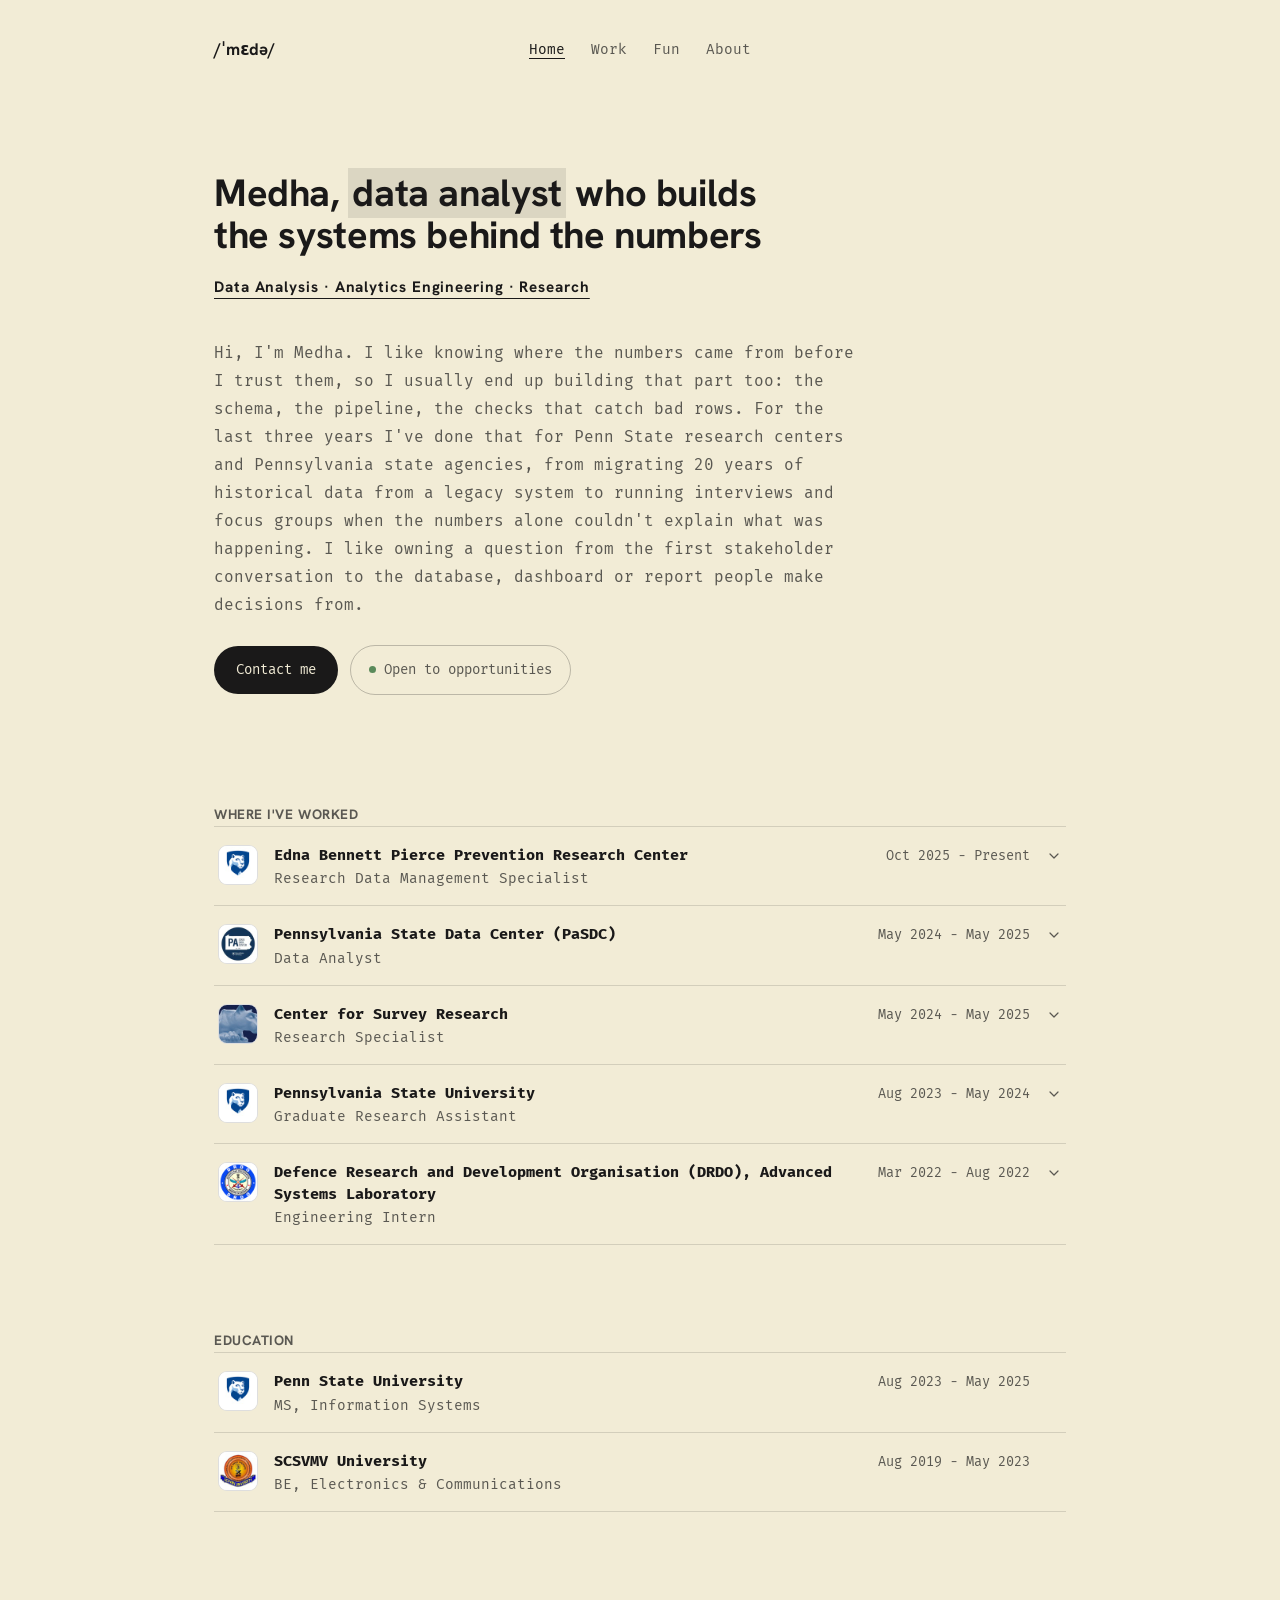
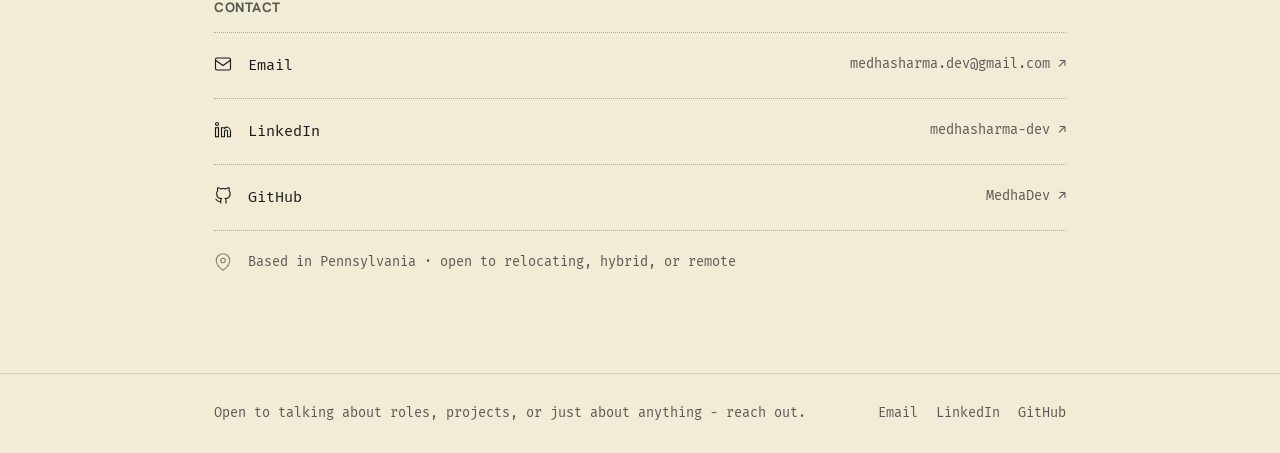
==== index.html @ bfe32af7 "Update home page" ====
<!DOCTYPE html>
<html lang="en">
<head>
<meta charset="UTF-8">
<meta name="viewport" content="width=device-width, initial-scale=1, viewport-fit=cover">
<title>Medha Devalraj</title>
<meta name="description" content="Medha Devalraj, a data analyst who builds the systems behind the numbers: SQL, Python, dbt and R, plus the research and stakeholder work that gives the numbers context.">
<meta property="og:title" content="Medha Devalraj">
<meta property="og:description" content="Medha Devalraj, a data analyst who builds the systems behind the numbers: SQL, Python, dbt and R, plus the research and stakeholder work that gives the numbers context.">
<meta property="og:type" content="website">
<meta name="theme-color" content="#f2ecd6">
<link rel="stylesheet" href="style.css?v=23">
</head>
<body class="page-home">

<nav class="site-nav" aria-label="Primary">
  <div class="wrap nav-bar">
    <a href="index.html" class="nav-logo">/ˈmɛdə/</a>
    <div class="nav-links" id="navLinks">
      <a href="index.html" class="active" aria-current="page">Home</a>
      <a href="work.html">Work</a>
      <a href="fun.html">Fun</a>
      <a href="about.html">About</a>
    </div>
    <span class="nav-end" aria-hidden="true"></span>
  </div>
</nav>

<main>
  <div class="wrap">

    <div class="home-hero">
      <h1 class="home-headline">Medha, <span class="role">data analyst</span> who builds the systems behind the numbers</h1>
      <p class="home-specialty">Data Analysis &middot; Analytics Engineering &middot; Research</p>
      <p class="home-blurb">Hi, I'm Medha. I like knowing where the numbers came from before I trust them, so I usually end up building that part too: the schema, the pipeline, the checks that catch bad rows. For the last three years I've done that for Penn State research centers and Pennsylvania state agencies, from migrating 20 years of historical data from a legacy system to running interviews and focus groups when the numbers alone couldn't explain what was happening. I like owning a question from the first stakeholder conversation to the database, dashboard or report people make decisions from.</p>
      <div class="hero-buttons home-buttons">
        <a href="mailto:medhasharma.dev@gmail.com" class="btn btn-dark">Contact me</a>
        <div class="status-pill"><span class="status-dot"></span>Open to opportunities</div>
      </div>
    </div>

    <section class="section-block" id="experience">
      <h2>Where I've worked</h2>
      <div class="exp-list">

        <div class="exp-row">
          <button class="exp-row-head" data-target="exp1">
            <img class="exp-logo" src="images/logos/tile-pennstate.jpg" width="40" height="40" alt="" loading="lazy" decoding="async">
            <span class="exp-year">Oct 2025 - Present</span>
            <span class="exp-company">Edna Bennett Pierce Prevention Research Center</span>
            <span class="exp-role">Research Data Management Specialist</span>
            <svg class="exp-caret" width="16" height="16" viewBox="0 0 24 24" fill="none" stroke="currentColor" stroke-width="1.8" stroke-linecap="round" stroke-linejoin="round" aria-hidden="true"><polyline points="6 9 12 15 18 9"></polyline></svg>
          </button>
          <div class="exp-detail" id="exp1">
            <div class="exp-detail-inner">
              <p>Own end-to-end data management across longitudinal and multi-cohort research studies, building the pipeline that standardizes 250K+ survey records and designing research database schemas with field-level validation. Currently leading the data side of a cost-benefit analysis for a statewide autism services initiative, integrating financial data across three partner organizations.</p>
              <div class="pill-row">
                <span class="pill">Python</span>
                <span class="pill">R</span>
                <span class="pill">SQL</span>
                <span class="pill">AWS (S3, EC2, RDS)</span>
                <span class="pill">Snowflake</span>
                <span class="pill">Streamlit</span>
                <span class="pill">Regression Modeling</span>
                <span class="pill">Cost-Benefit Analysis</span>
              </div>
            </div>
          </div>
        </div>

        <div class="exp-row">
          <button class="exp-row-head" data-target="exp2">
            <img class="exp-logo" src="images/logos/tile-pasdc.jpg" width="40" height="40" alt="" loading="lazy" decoding="async">
            <span class="exp-year">May 2024 - May 2025</span>
            <span class="exp-company">Pennsylvania State Data Center (PaSDC)</span>
            <span class="exp-role">Data Analyst</span>
            <svg class="exp-caret" width="16" height="16" viewBox="0 0 24 24" fill="none" stroke="currentColor" stroke-width="1.8" stroke-linecap="round" stroke-linejoin="round" aria-hidden="true"><polyline points="6 9 12 15 18 9"></polyline></svg>
          </button>
          <div class="exp-detail" id="exp2">
            <div class="exp-detail-inner">
              <p>Migrated 20+ years of legacy demographic data into a governed SQL Server system and built 38 self-service Tableau dashboards for agency partners. Validated demographic forecasting methodologies against Census baselines to improve population projections used in state agency planning across all 67 PA counties, and sole-authored a published research brief on excess moisture and crop loss.</p>
              <div class="pill-row">
                <span class="pill">SQL Server</span>
                <span class="pill">T-SQL</span>
                <span class="pill">Python</span>
                <span class="pill">Excel (Power Query, PivotTables)</span>
                <span class="pill">Tableau</span>
                <span class="pill">Datawrapper</span>
                <span class="pill">Forecasting</span>
                <span class="pill">Data Modeling</span>
              </div>
            </div>
          </div>
        </div>

        <div class="exp-row">
          <button class="exp-row-head" data-target="exp3">
            <img class="exp-logo" src="images/logos/tile-csr.jpg" width="40" height="40" alt="" loading="lazy" decoding="async">
            <span class="exp-year">May 2024 - May 2025</span>
            <span class="exp-company">Center for Survey Research</span>
            <span class="exp-role">Research Specialist</span>
            <svg class="exp-caret" width="16" height="16" viewBox="0 0 24 24" fill="none" stroke="currentColor" stroke-width="1.8" stroke-linecap="round" stroke-linejoin="round" aria-hidden="true"><polyline points="6 9 12 15 18 9"></polyline></svg>
          </button>
          <div class="exp-detail" id="exp3">
            <div class="exp-detail-inner">
              <p>Supported qualitative and mixed-methods research for the Center for Survey Research, running interviews and focus groups, coding data thematically, and gathering requirements through stakeholder meetings across multiple state-facing studies - including a statewide internal report on collegiate recovery programs delivered to DDAP.</p>
              <div class="pill-row">
                <span class="pill">NVivo</span>
                <span class="pill">Qualitative Research</span>
                <span class="pill">Focus Groups</span>
                <span class="pill">Thematic Analysis</span>
                <span class="pill">Qualitative Coding</span>
                <span class="pill">Stakeholder Interviewing</span>
                <span class="pill">Requirements Gathering</span>
              </div>
            </div>
          </div>
        </div>

        <div class="exp-row">
          <button class="exp-row-head" data-target="exp4">
            <img class="exp-logo" src="images/logos/tile-pennstate.jpg" width="40" height="40" alt="" loading="lazy" decoding="async">
            <span class="exp-year">Aug 2023 - May 2024</span>
            <span class="exp-company">Pennsylvania State University</span>
            <span class="exp-role">Graduate Research Assistant</span>
            <svg class="exp-caret" width="16" height="16" viewBox="0 0 24 24" fill="none" stroke="currentColor" stroke-width="1.8" stroke-linecap="round" stroke-linejoin="round" aria-hidden="true"><polyline points="6 9 12 15 18 9"></polyline></svg>
          </button>
          <div class="exp-detail" id="exp4">
            <div class="exp-detail-inner">
              <p>Supported 15+ faculty-led research projects through data cleaning and statistical analysis, and created SQL instructional materials and tutoring sessions that improved student comprehension in core analytics coursework.</p>
              <div class="pill-row">
                <span class="pill">SQL</span>
                <span class="pill">R</span>
                <span class="pill">Data Cleaning</span>
                <span class="pill">Statistical Analysis</span>
                <span class="pill">Teaching</span>
              </div>
            </div>
          </div>
        </div>

        <div class="exp-row">
          <button class="exp-row-head" data-target="exp5">
            <img class="exp-logo" src="images/logos/tile-drdo.jpg" width="40" height="40" alt="" loading="lazy" decoding="async">
            <span class="exp-year">Mar 2022 - Aug 2022</span>
            <span class="exp-company">Defence Research and Development Organisation (DRDO), Advanced Systems Laboratory</span>
            <span class="exp-role">Engineering Intern</span>
            <svg class="exp-caret" width="16" height="16" viewBox="0 0 24 24" fill="none" stroke="currentColor" stroke-width="1.8" stroke-linecap="round" stroke-linejoin="round" aria-hidden="true"><polyline points="6 9 12 15 18 9"></polyline></svg>
          </button>
          <div class="exp-detail" id="exp5">
            <div class="exp-detail-inner">
              <p>Designed, simulated, and tested an S-band microstrip patch antenna using Ansys HFSS, running iterative parametric analysis across design configurations, and conducted comparative analysis across 10+ defense technologies for R&amp;D prioritization.</p>
              <div class="pill-row">
                <span class="pill">Ansys HFSS</span>
                <span class="pill">RF Engineering</span>
                <span class="pill">Antenna Design</span>
                <span class="pill">Comparative Analysis</span>
              </div>
            </div>
          </div>
        </div>

      </div>
    </section>

    <section class="section-block" id="education">
      <h2>Education</h2>
      <div class="exp-list">
        <div class="exp-row" style="cursor:default;">
          <div class="exp-row-head" style="cursor:default;">
            <img class="exp-logo" src="images/logos/tile-pennstate.jpg" width="40" height="40" alt="" loading="lazy" decoding="async">
            <span class="exp-year">Aug 2023 - May 2025</span>
            <span class="exp-company">Penn State University</span>
            <span class="exp-role">MS, Information Systems</span>
          </div>
        </div>
        <div class="exp-row" style="cursor:default;">
          <div class="exp-row-head" style="cursor:default;">
            <img class="exp-logo" src="images/logos/tile-scsvmv.jpg" width="40" height="40" alt="" loading="lazy" decoding="async">
            <span class="exp-year">Aug 2019 - May 2023</span>
            <span class="exp-company">SCSVMV University</span>
            <span class="exp-role">BE, Electronics &amp; Communications</span>
          </div>
        </div>
      </div>
    </section>

    <section class="section-block" id="contact">
      <h2>Contact</h2>
      <div class="contact-list">
        <a href="mailto:medhasharma.dev@gmail.com" class="contact-row">
          <svg class="c-icon" viewBox="0 0 24 24" fill="none" stroke="currentColor" stroke-width="1.5"><rect x="2" y="4" width="20" height="16" rx="2"/><path d="m2 7 10 7 10-7"/></svg>
          <span class="c-label">Email</span>
          <span class="c-value">medhasharma.dev@gmail.com &#8599;</span>
        </a>
        <a href="https://linkedin.com/in/medhasharma-dev" target="_blank" rel="noopener noreferrer" class="contact-row">
          <svg class="c-icon" viewBox="0 0 24 24" fill="none" stroke="currentColor" stroke-width="1.5"><path d="M16 8a6 6 0 0 1 6 6v7h-4v-7a2 2 0 0 0-2-2 2 2 0 0 0-2 2v7h-4V9h4v1.5A6 6 0 0 1 16 8z"/><rect x="2" y="9" width="4" height="12"/><circle cx="4" cy="4" r="2"/></svg>
          <span class="c-label">LinkedIn</span>
          <span class="c-value">medhasharma-dev &#8599;</span>
        </a>
        <a href="https://github.com/MedhaDev" target="_blank" rel="noopener noreferrer" class="contact-row">
          <svg class="c-icon" viewBox="0 0 24 24" fill="none" stroke="currentColor" stroke-width="1.5"><path d="M9 19c-5 1.5-5-2.5-7-3m14 6v-3.87a3.37 3.37 0 0 0-.94-2.61c3.14-.35 6.44-1.54 6.44-7A5.44 5.44 0 0 0 20 4.77 5.07 5.07 0 0 0 19.91 1S18.73.65 16 2.48a13.38 13.38 0 0 0-7 0C6.27.65 5.09 1 5.09 1A5.07 5.07 0 0 0 5 4.77a5.44 5.44 0 0 0-1.5 3.78c0 5.42 3.3 6.61 6.44 7A3.37 3.37 0 0 0 9 18.13V22"/></svg>
          <span class="c-label">GitHub</span>
          <span class="c-value">MedhaDev &#8599;</span>
        </a>
      </div>
      <p class="availability-note"><svg class="c-icon" viewBox="0 0 24 24" fill="none" stroke="currentColor" stroke-width="1.5" stroke-linecap="round" stroke-linejoin="round" aria-hidden="true"><path d="M21 10c0 7-9 13-9 13s-9-6-9-13a9 9 0 0 1 18 0z"></path><circle cx="12" cy="10" r="3"></circle></svg><span>Based in Pennsylvania &middot; open to relocating, hybrid, or remote</span></p>
    </section>

  </div>
</main>

<footer>
  <div class="wrap">
    <span class="footer-note">Open to talking about roles, projects, or just about anything - reach out.</span>
    <div class="footer-links">
      <a href="mailto:medhasharma.dev@gmail.com">Email</a>
      <a href="https://linkedin.com/in/medhasharma-dev" target="_blank">LinkedIn</a>
      <a href="https://github.com/MedhaDev" target="_blank">GitHub</a>
    </div>
  </div>
</footer>


<nav class="mobile-menu" aria-label="Site menu">
  <div class="mobile-menu-panel" id="mobileMenu" hidden>
      <a href="index.html" class="active" aria-current="page">Home</a>
      <a href="work.html">Work</a>
      <a href="fun.html">Fun</a>
      <a href="about.html">About</a>
  </div>
  <button type="button" class="mobile-menu-btn" aria-expanded="false" aria-controls="mobileMenu">
    <svg class="mm-open" viewBox="0 0 24 24" width="16" height="16" fill="none" stroke="currentColor" stroke-width="2.4" stroke-linecap="round"><line x1="4" y1="7" x2="20" y2="7"/><line x1="4" y1="12" x2="20" y2="12"/><line x1="4" y1="17" x2="20" y2="17"/></svg>
    <svg class="mm-close" viewBox="0 0 24 24" width="16" height="16" fill="none" stroke="currentColor" stroke-width="2.4" stroke-linecap="round"><line x1="6" y1="6" x2="18" y2="18"/><line x1="18" y1="6" x2="6" y2="18"/></svg>
    Menu
  </button>
</nav>

<script src="nav.js?v=20" defer></script>
<script>
function setOpen(row, open) {
  const d = row.querySelector('.exp-detail');
  row.classList.toggle('open', open);
  if (d) d.style.maxHeight = open ? d.scrollHeight + 'px' : '0px';
}
document.querySelectorAll('.exp-row-head[data-target]').forEach(btn => {
  btn.setAttribute('aria-expanded', 'false');
  btn.addEventListener('click', () => {
    const row = btn.closest('.exp-row');
    const wasOpen = row.classList.contains('open');
    document.querySelectorAll('.exp-row.open').forEach(r => {
      setOpen(r, false);
      r.querySelector('.exp-row-head').setAttribute('aria-expanded', 'false');
    });
    if (!wasOpen) { setOpen(row, true); btn.setAttribute('aria-expanded', 'true'); }
  });
});
// Text re-wraps when the screen rotates or resizes, so re-measure the open row.
window.addEventListener('resize', () => {
  document.querySelectorAll('.exp-row.open').forEach(r => setOpen(r, true));
});
</script>

</body>
</html>
---- style.css ----
@import url('https://fonts.googleapis.com/css2?family=Fira+Mono:wght@400;700&family=Hanken+Grotesk:wght@500;600;700;800&display=swap');

:root {
  --ink: #1a1919;
  --ink-soft: #1a1919b3;
  --pill-bg: rgba(26,25,25,0.08); /* tints with each page color */
  --pill-text: #1a1919;
  --line: rgba(26,25,25,0.14);
  --btn-dark: #1a1919;
  --btn-dark-text: #f2ecd6;
  --font-mono: 'Fira Mono', ui-monospace, SFMono-Regular, Menlo, Monaco, Consolas, 'Liberation Mono', 'Courier New', monospace;
  --font-sans: 'Hanken Grotesk', ui-sans-serif, system-ui, -apple-system, 'Segoe UI', Roboto, sans-serif;
  --gutter: 1.5rem; /* page gutter: 24px at every width */
  --shadow-floating: 0 0.75rem 1.5rem rgba(26,25,25,0.14);
}

/* Page paper: one muted pastel per page */
body.page-home   { background: #f2ecd6; } /* butter yellow */
body.page-work   { background: #dfe6ee; } /* dusty blue */
body.page-fun    { background: #f2e1e4; } /* blush pink */
body.page-about  { background: #e7e1ef; } /* soft lavender */

* { box-sizing: border-box; }

html {
  -webkit-text-size-adjust: 100%;
  text-size-adjust: 100%;
  overscroll-behavior: none; /* no rubber-band bounce past top/bottom */
}
html, body { overflow-x: clip; } /* nothing can ever cause sideways scrolling */
:focus-visible { outline: 2px solid var(--ink); outline-offset: 2px; }
img, svg, video { max-width: 100%; }

body {
  margin: 0;
  color: var(--ink);
  font-family: var(--font-mono);
  font-size: clamp(0.9375rem, 0.21vw + 0.88rem, 1rem); /* 15px on phones -> 16px on desktop */
  -webkit-font-smoothing: antialiased;  /* macOS draws both faces heavier than intended */
  -moz-osx-font-smoothing: grayscale;
  line-height: 1.65;
  min-height: 100vh;
  min-height: 100dvh; /* matches the visible screen on phones with collapsing browser bars */
  overflow-wrap: break-word; /* long emails/URLs wrap instead of pushing the page sideways */
  display: flex;
  flex-direction: column;
}

a { color: inherit; }

h1, h2, h3, .headline {
  font-family: var(--font-sans);
  font-weight: 700;
  line-height: 1.15;
  margin: 0;
}

.wrap {
  max-width: 900px;
  margin: 0 auto;
  padding-left: max(var(--gutter), env(safe-area-inset-left));
  padding-right: max(var(--gutter), env(safe-area-inset-right));
  width: 100%;
}

main { flex: 1; }

/* ---------- Nav ---------- */
.nav-bar {
  display: grid;
  grid-template-columns: 1fr auto 1fr;
  align-items: center;
  gap: 16px;
  padding-top: 32px;
  padding-bottom: 8px;
}
.nav-bar .nav-logo { justify-self: start; }
.nav-bar .nav-end { justify-self: end; }
.nav-logo {
  color: var(--ink);
  font-family: var(--font-sans);
  font-weight: 700;
  font-size: 1.05rem;
  text-decoration: none;
}
.nav-links {
  display: flex;
  flex-wrap: wrap;
  justify-content: center;
  column-gap: 22px;
  row-gap: 4px;
}

.nav-links a {
  text-decoration: none;
  padding: 6px 2px; /* bigger tap target on touch screens */
  font-size: 0.9rem;
  color: var(--ink-soft);
  text-underline-offset: 4px;
}
.nav-links a:hover {
  color: var(--ink);
  text-decoration: underline;
}
.nav-links a.active {
  color: var(--ink);
  text-decoration: underline;
}

/* ---------- Hero / Home ---------- */
.hero { padding: 40px 0 20px; }
.hero .greeting {
  font-size: clamp(2.4rem, 6vw, 3.6rem);
  margin-bottom: 4px;
}
.hero .greeting .name { display: block; }
.credential-line {
  font-size: 0.85rem;
  color: var(--ink-soft);
  margin-top: 10px;
}
.hero-tagline {
  margin-top: 22px;
  max-width: 520px;
  font-size: 1rem;
  color: var(--ink-soft);
  line-height: 1.7;
}
.hero-buttons {
  display: flex;
  flex-wrap: wrap;
  align-items: center;
  gap: 12px;
  margin-top: 26px;
}
.btn {
  display: inline-block;
  font-family: var(--font-mono);
  font-size: 0.88rem;
  padding: 12px 22px;
  border-radius: 999px;
  text-decoration: none;
  border: none;
  cursor: pointer;
}
.btn-dark { background: var(--btn-dark); color: var(--btn-dark-text); }
.btn-light { background: rgba(0,0,0,0.08); color: var(--ink); }
.btn:hover { opacity: 0.85; }

/* ---------- Experience accordion ---------- */
.exp-section { margin-top: 56px; }
.exp-list { border-top: 1px solid var(--line); }
.exp-row {
  border-bottom: 1px solid var(--line);
}
.exp-row-head {
  display: grid;
  grid-template-columns: 150px 1fr 1fr;
  gap: 16px;
  align-items: center;
  padding: 16px 4px;
  cursor: pointer;
  background: none;
  border: none;
  width: 100%;
  text-align: left;
  font-family: var(--font-mono);
  font-size: 0.95rem;
  color: var(--ink);
}
.exp-row-head:hover { opacity: 0.7; }
.exp-year { color: var(--ink-soft); }
.exp-company { font-weight: 700; }
.exp-role { color: var(--ink-soft); }
.exp-detail {
  max-height: 0;
  overflow: hidden;
  transition: max-height 0.3s ease;
}

.exp-detail-inner {
  padding: 4px 4px 24px;
  max-width: 640px;
}
.exp-detail-inner p {
  color: var(--ink-soft);
  font-size: 0.92rem;
  line-height: 1.75;
  margin: 0 0 14px;
}
.pill-row { display: flex; flex-wrap: wrap; gap: 8px; }
.pill {
  background: var(--pill-bg);
  color: var(--pill-text);
  font-size: 0.78rem;
  padding: 5px 12px;
  border-radius: 999px;
}
.pill-link {
  background: none;
  color: var(--ink);
  font-size: 0.78rem;
  padding: 5px 4px;
  text-decoration: underline;
  text-underline-offset: 2px;
}

/* ---------- Section labels ---------- */
.section-label {
  font-family: var(--font-sans);
  font-weight: 700;
  font-size: 2rem;
  margin-bottom: 8px;
}
.section-sub {
  color: var(--ink-soft);
  font-size: 0.95rem;
  max-width: 560px;
  margin-bottom: 40px;
}
main .wrap { padding-top: 32px; padding-bottom: 60px; }

/* ---------- Work / Fun list items ---------- */
.item-list { border-top: 1px solid var(--line); }
.item {
  display: block;
  padding: 24px 0;
  border-bottom: 1px solid var(--line);
  text-decoration: none;
  color: inherit;
}
.item-top {
  display: flex;
  justify-content: space-between;
  align-items: baseline;
  gap: 16px;
  flex-wrap: wrap;
}
.item-title {
  font-family: var(--font-sans);
  font-weight: 600;
  font-size: 1.15rem;
}
.item-title-row { display: flex; align-items: center; gap: 10px; }
.item-year { color: var(--ink-soft); font-size: 0.85rem; white-space: nowrap; }
.item-org { color: var(--ink-soft); font-size: 0.85rem; margin-top: 4px; }
.item-desc { color: var(--ink-soft); font-size: 0.92rem; margin-top: 10px; max-width: 640px; line-height: 1.7; }
.item-pills { margin-top: 12px; }

/* ---------- Case study pages ---------- */
.cs-back { font-size: 0.85rem; color: var(--ink-soft); text-decoration: none; display: inline-block; margin-bottom: 24px; }
.cs-back:hover { color: var(--ink); }
.cs-tag { font-size: 0.82rem; color: var(--ink-soft); display: block; margin-bottom: 10px; }
.cs-title { font-size: clamp(1.8rem, 4vw, 2.6rem); max-width: 720px; margin-bottom: 32px; }
.cs-meta { display: grid; grid-template-columns: repeat(4,1fr); gap: 20px; padding: 24px 0; border-top: 1px solid var(--line); border-bottom: 1px solid var(--line); margin-bottom: 32px; }
.cs-meta-label { font-size: 0.75rem; color: var(--ink-soft); display: block; margin-bottom: 4px; text-transform: uppercase; letter-spacing: 0.04em; }
.cs-meta-value { font-size: 0.88rem; }
.cs-overview h2 { font-size: clamp(1.3rem,2.6vw,1.7rem); max-width: 640px; margin-bottom: 14px; }
.cs-overview p { color: var(--ink-soft); max-width: 640px; line-height: 1.75; font-size: 0.95rem; }
.cs-stats { display: grid; grid-template-columns: repeat(3,1fr); gap: 24px; padding: 36px 0; }
.cs-stat-num { font-family: var(--font-sans); font-weight: 700; font-size: 1.8rem; display: block; }
.cs-stat-label { font-size: 0.82rem; color: var(--ink-soft); margin-top: 4px; }
.cs-journey-block { max-width: 660px; margin-bottom: 26px; }
.cs-journey-block h3 { font-size: 1.05rem; margin-bottom: 8px; }
.cs-journey-block p { color: var(--ink-soft); font-size: 0.92rem; line-height: 1.75; }
.cs-overview p + p, .cs-journey-block p + p { margin-top: 12px; }
.cs-journey-block ul { color: var(--ink-soft); font-size: 0.92rem; line-height: 1.75; padding-left: 20px; margin: 8px 0 0; }
.cs-journey-block li + li { margin-top: 4px; }
.cs-journey-block strong { color: var(--ink); font-weight: 600; }
.cs-win-list { list-style: none; padding: 0; margin: 0; }
.cs-win-item { padding: 16px 0; border-top: 1px solid var(--line); }
.cs-win-item:last-child { border-bottom: 1px solid var(--line); }
.cs-win-item h4 { font-family: var(--font-sans); font-size: 0.98rem; margin-bottom: 4px; }
.cs-win-item p { color: var(--ink-soft); font-size: 0.88rem; max-width: 600px; }

/* ---------- Home: single-column layout ----------
   Previously a sticky two-column split (55%/45%, height:100vh). That combo
   is exactly the kind of thing that renders differently across OSes: 100vh
   means something slightly different depending on browser chrome/taskbar
   height, so on some Windows setups the hero content had less room than it
   needed and got visibly cut off. A plain stacked column, reusing the same
   .wrap/nav/footer every other page already uses, has no viewport-height
   dependency at all — it just flows, the same way on every device. */
.home-hero {
  padding: 64px 0 24px;
  max-width: 760px;
}
.home-headline {
  font-size: clamp(1.9rem, 1.6vw + 1.1rem, 2.8rem);
  line-height: 1.12;
  letter-spacing: -0.01em;
  text-wrap: balance;
}
.home-headline .role {
  background: rgba(26,25,25,0.1);
  padding: 0 4px;
  transition: font-style 0s;
}
.home-headline .role:hover {
  font-style: italic;
}
.home-specialty {
  font-family: var(--font-sans);
  font-weight: 700;
  font-size: 0.95rem;
  color: var(--ink);
  margin-top: 18px;
  letter-spacing: 0.06em;
  display: inline-block;
  text-decoration: underline;
  text-underline-offset: 6px;
  animation: specialty-reveal 700ms cubic-bezier(0.65, 0, 0.35, 1) 300ms backwards;
}
@keyframes specialty-reveal {
  from { clip-path: inset(0 100% 0 0); }
  to { clip-path: inset(0 0 0 0); }
}
.home-blurb {
  text-wrap: pretty; /* avoids a lonely last word on a line */
  margin-top: 24px;
  max-width: 640px;
  color: var(--ink-soft);
  font-family: var(--font-mono);
  font-size: 1rem;
  line-height: 1.75;
}
.home-buttons { margin-top: 26px; }
.section-block { margin-top: 88px; }
.section-block h2 {
  font-size: 0.85rem;
  font-weight: 700;
  text-transform: none;
  color: var(--ink-soft);
  letter-spacing: 0.04em;
  text-transform: uppercase;
  margin-bottom: 4px;
}

/* ---------- Contact row list ---------- */
.contact-list {
  margin-top: 16px;
  border-top: 1px dotted rgba(26,25,25,0.3);
  display: flex;
  flex-direction: column;
}
.contact-row {
  display: flex;
  align-items: flex-start;
  gap: 16px;
  padding: 20px 0;
  border-bottom: 1px dotted rgba(26,25,25,0.3);
  text-decoration: none;
  color: var(--ink);
  font-family: var(--font-mono);
}
.c-icon { width: 18px; height: 18px; flex-shrink: 0; margin-top: 2px; }
.contact-row .c-label { flex: 1; font-size: 0.95rem; }
.contact-row .c-label.marker { background: rgba(26,25,25,0.1); padding: 0 4px; }
.contact-row .c-value { font-size: 0.85rem; color: var(--ink-soft); text-align: right; min-width: 0; }

footer { border-top: 1px solid var(--line); padding: 28px 0; margin-top: 40px; }
footer .wrap { display: flex; justify-content: space-between; align-items: center; flex-wrap: wrap; gap: 14px; }
.footer-links { display: flex; gap: 18px; }
.footer-links a { text-decoration: none; font-size: 0.85rem; color: var(--ink-soft); }
.footer-links a:hover { color: var(--ink); }
.footer-note { font-size: 0.85rem; color: var(--ink-soft); }

/* ---------- Mobile menu (floating pill at the bottom, in thumb reach) ---------- */
.mobile-menu { display: none; }
@media (max-width: 720px) {
  .nav-bar .nav-links, .nav-bar .nav-end { display: none; }
  .nav-bar { grid-template-columns: 1fr; }
  /* room at the bottom so the pill never covers the last lines of the page */
  body { padding-bottom: calc(6rem + env(safe-area-inset-bottom)); }
  .mobile-menu {
    display: block;
    position: fixed;
    left: max(var(--gutter), env(safe-area-inset-left));
    right: max(var(--gutter), env(safe-area-inset-right));
    bottom: calc(var(--gutter) + env(safe-area-inset-bottom));
    z-index: 50;
  }
}
.mobile-menu-btn {
  display: flex;
  align-items: center;
  justify-content: center;
  gap: 8px;
  width: 100%;
  height: 48px;
  border: 0;
  border-radius: 12px;
  background: var(--ink);
  color: var(--btn-dark-text);
  font-family: var(--font-mono);
  font-size: 0.9rem;
  cursor: pointer;
  box-shadow: var(--shadow-floating);
}
.mobile-menu-btn .mm-close { display: none; }
.mobile-menu.is-open .mm-open { display: none; }
.mobile-menu.is-open .mm-close { display: block; }
.mobile-menu-panel {
  position: absolute;
  left: 0;
  right: 0;
  bottom: 56px;
  max-height: calc(100dvh - 7rem);
  overflow-y: auto;
  overscroll-behavior: contain;
  padding: 8px;
  border-radius: 12px;
  background: var(--ink);
  box-shadow: var(--shadow-floating);
  display: flex;
  flex-direction: column;
}
.mobile-menu-panel[hidden] { display: none; }
.mobile-menu-panel a {
  display: block;
  padding: 12px 16px;
  border-radius: 6px;
  color: var(--btn-dark-text);
  font-family: var(--font-mono);
  font-size: 0.9rem;
  text-decoration: none;
  opacity: 0.6;
  text-underline-offset: 4px;
}
.mobile-menu-panel a:hover { background: rgba(234,232,227,0.1); }
.mobile-menu-panel a.active { opacity: 1; text-decoration: underline; }
.mobile-menu-btn:focus-visible, .mobile-menu-panel a:focus-visible { outline-color: var(--btn-dark-text); }

@media(max-width: 640px) {
  .cs-meta { grid-template-columns: repeat(2,1fr); }
  .cs-stats { grid-template-columns: 1fr; }
  .nav-bar { padding-top: 24px; }
  main .wrap { padding-top: 24px; }
  .home-hero { padding-top: 32px; }
  .section-block { margin-top: 64px; }
  .contact-row { flex-wrap: wrap; gap: 4px 16px; }
  .contact-row .c-value { flex-basis: 100%; text-align: left; padding-left: 34px; }
  footer .wrap { flex-direction: column; align-items: flex-start; }
}
/* Respect people who turn off animations in their OS settings */
@media (prefers-reduced-motion: reduce) {
  *, *::before, *::after { animation: none !important; transition: none !important; }
}


/* ---------- Cursor-follow preview (image thumbnail + label, follows mouse on hover) ---------- */
.cursor-tooltip {
  position: fixed;
  top: 0;
  left: 0;
  pointer-events: none;
  opacity: 0;
  transform: translate(-50%, -50%);
  z-index: 999;
  transition: opacity 0.2s ease;
  display: flex;
  flex-direction: column;
  align-items: center;
}
.cursor-tooltip.visible { opacity: 1; }
.cursor-tooltip-img {
  width: 220px;
  aspect-ratio: 4 / 3;
  object-fit: cover;
  border-radius: 4px;
  border: 1px solid rgba(26,25,25,0.15);
  box-shadow: 0 8px 24px rgba(26,25,25,0.18);
  display: none;
}
.cursor-tooltip-img.has-src { display: block; }
.cursor-tooltip-label {
  margin-top: 8px;
  background: var(--ink);
  color: #f2ecd6;
  font-family: var(--font-mono);
  font-size: 0.78rem;
  padding: 5px 12px;
  border-radius: 999px;
  white-space: nowrap;
}
/* No cursor on touch devices, so this hover-only preview never gets a
   chance to disappear on its own the way it does with a mouse — hide it
   outright wherever there's no hover capability. */
@media (hover: none) {
  .cursor-tooltip { display: none !important; }
}


/* ---------- About page folders ----------
   Each folder is a button: the first photos of its gallery peek out of the
   folder, and on hover/focus the front flap tips forward while the photos
   fan out. One --open value (0 to 1) drives every part of that motion. */
.folder-grid {
  margin-top: 72px;
  display: grid;
  grid-template-columns: repeat(4, minmax(0, 1fr));
  gap: 40px 24px;
}
.folder {
  --open: 0;
  appearance: none;
  background: none;
  border: 0;
  padding: 0;
  margin: 0;
  width: 100%;
  color: inherit;
  font: inherit;
  text-align: left;
  cursor: pointer;
  display: flex;
  flex-direction: column;
  gap: 4px;
}
.folder:focus-visible { --open: 1; outline-offset: 6px; border-radius: 4px; }
.folder-shape {
  position: relative;
  display: block;
  width: 100%;
  aspect-ratio: 5 / 4;
  margin: 12% 0 14px;
  perspective: 700px;
}
.folder-back {
  position: absolute;
  inset: 0;
  background: var(--f-back);
  border-radius: 0 10px 10px 10px;
}
.folder-back::before { /* the tab */
  content: "";
  position: absolute;
  left: 0;
  bottom: calc(100% - 1px);
  width: 40%;
  height: 10%;
  background: inherit;
  border-radius: 8px 8px 0 0;
}
.folder-papers { position: absolute; inset: 0; }
.folder-paper {
  --rot0: -4deg; --rot: -10deg; --dx0: -10%; --dx: -68%; --lift: 26%;
  position: absolute;
  left: 50%;
  bottom: 14%;
  width: 46%;
  aspect-ratio: 3 / 4;
  object-fit: cover;
  border: 3px solid #fbfaf7;
  border-radius: 3px;
  background: #fbfaf7;
  box-shadow: 0 2px 6px rgba(26,25,25,0.18);
  transform-origin: 50% 100%;
  transform:
    translateX(calc(-50% + var(--dx0) + var(--dx) * var(--open)))
    translateY(calc(var(--lift) * var(--open) * -1))
    rotate(calc(var(--rot0) + var(--rot) * var(--open)));
}
.folder-paper:nth-child(2) { --rot0: 2deg; --rot: -2deg; --dx0: 0%; --dx: 0%; --lift: 40%; }
.folder-paper:nth-child(3) { --rot0: 6deg; --rot: 8deg; --dx0: 10%; --dx: 68%; --lift: 22%; }
.folder-front {
  position: absolute;
  left: 0;
  right: 0;
  bottom: 0;
  height: 72%;
  background: var(--f-front);
  border-radius: 10px;
  box-shadow: 0 -1px 0 rgba(255,255,255,0.35) inset;
  transform-origin: 50% 100%;
  transform: rotateX(calc(var(--open) * -48deg)) scaleY(calc(1 - 0.12 * var(--open)));
}
.folder-label { font-family: var(--font-sans); font-weight: 600; font-size: 1rem; }
.folder-count { font-size: 0.8rem; color: var(--ink-soft); }
@media (hover: hover) {
  .folder:hover { --open: 1; }
  .folder:hover .folder-label { text-decoration: underline; text-underline-offset: 4px; }
}
/* Touch screens can't hover, so folders rest half open to show what's inside */
@media (hover: none) { .folder { --open: 0.55; } }
@media (prefers-reduced-motion: no-preference) {
  .folder-paper, .folder-front { transition: transform 280ms cubic-bezier(.3,.7,.3,1); }
}
@media (max-width: 720px) {
  .folder-grid { grid-template-columns: repeat(2, minmax(0, 1fr)); gap: 32px 20px; margin-top: 56px; }
}

/* ---------- Gallery dialog (opened from a folder) ---------- */
.gallery {
  width: min(1000px, calc(100vw - 32px));
  max-width: none;
  max-height: calc(100dvh - 48px);
  padding: 0 20px 20px;
  border: 0;
  border-radius: 14px;
  background: #f5f2f8;
  color: var(--ink);
  box-shadow: 0 24px 60px rgba(26,25,25,0.3);
  overflow: auto;
  overscroll-behavior: contain;
}
.gallery::backdrop { background: rgba(26,25,25,0.55); }
.gallery-head {
  position: sticky;
  top: 0;
  z-index: 1;
  display: flex;
  align-items: center;
  justify-content: space-between;
  padding: 16px 0 12px;
  background: inherit;
}
.gallery-head h2 { font-size: 1.25rem; }
.gallery-close {
  appearance: none;
  border: 1px solid var(--line);
  background: transparent;
  color: var(--ink);
  width: 36px;
  height: 36px;
  border-radius: 50%;
  font-size: 1.4rem;
  line-height: 1;
  cursor: pointer;
}
.gallery-close:hover { background: rgba(26,25,25,0.06); }
body:has(.gallery[open]) { overflow: hidden; }
@media (prefers-reduced-motion: no-preference) {
  .gallery[open] { animation: gallery-in 220ms cubic-bezier(.3,.7,.3,1); }
  .gallery[open]::backdrop { animation: gallery-fade 220ms ease-out; }
}
@keyframes gallery-in { from { opacity: 0; transform: translateY(12px) scale(0.98); } }
@keyframes gallery-fade { from { opacity: 0; } }

/* Photos inside a gallery. Every photo carries its own aspect ratio (--ar,
   set in about.html); using that ratio as the flex-grow value makes all
   photos in a row the same height while filling the width, uncropped. */
.about-photo-row {
  display: flex;
  flex-wrap: wrap;
  gap: 6px;
}
.about-photo {
  flex: var(--ar, 1) 1 0;
  min-width: 0;
  width: 100%;
  height: auto;
  aspect-ratio: var(--ar, 1);
  object-fit: cover;
  display: block;
  border-radius: 3px;
  background: rgba(26,25,25,0.06); /* placeholder tone while loading */
}
/* Phones: first photo spans the full width, the other two share a row */
@media (max-width: 560px) {
  .gallery { padding: 0 12px 12px; }
  .about-photo-row { gap: 4px; }
  .about-photo:first-child { flex-basis: 100%; }
}

/* ---------- Project cards (Fun page) ----------
   A card sits in a dashed slot; on hover it lifts out of the slot and its
   stack of screenshots spreads. The title link stretches over the whole
   card, while the github/live links sit above it and stay clickable. */
.proj-grid {
  display: grid;
  grid-template-columns: repeat(auto-fill, minmax(min(100%, 260px), 1fr));
  gap: 20px;
  margin-top: 16px;
}
.proj-card {
  border: 1px dashed rgba(26,25,25,0.22);
  border-radius: 14px;
}
.proj-card-inner {
  position: relative;
  height: 100%;
  display: flex;
  flex-direction: column;
  gap: 10px;
  padding: 20px;
  border-radius: 14px;
  background: rgba(255,255,255,0.5);
}
.proj-fan {
  display: flex;
  align-items: flex-end;
  height: 104px;
  margin: 4px 0 10px;
  padding-left: 4px;
}
.proj-fan img {
  height: 84px;
  width: 38%;
  max-width: 140px;
  object-fit: cover;
  object-position: top left;
  border: 1px solid rgba(26,25,25,0.15);
  border-radius: 3px;
  background: #fff;
  box-shadow: 0 3px 8px rgba(26,25,25,0.14);
  transform-origin: 50% 100%;
}
.proj-fan img:nth-child(1) { z-index: 3; transform: rotate(-5deg); }
.proj-fan img:nth-child(2) { z-index: 2; margin-left: -8%; transform: translateY(-6px) rotate(2deg); }
.proj-fan img:nth-child(3) { z-index: 1; margin-left: -8%; transform: rotate(6deg); }
.proj-year { font-size: 0.8rem; color: var(--ink-soft); }
.proj-title { font-size: 1.15rem; line-height: 1.25; }
.proj-title a { text-decoration: none; color: inherit; }
.proj-title a::after { content: ""; position: absolute; inset: 0; border-radius: 14px; z-index: 1; }
.proj-arrow {
  position: absolute;
  top: 18px;
  right: 18px;
  width: 18px;
  height: 18px;
  color: var(--ink-soft);
}
.proj-desc { margin: 0; font-size: 0.85rem; line-height: 1.65; color: var(--ink-soft); }
.proj-card .pill-row { margin-top: auto; padding-top: 6px; }
.proj-links { display: flex; flex-wrap: wrap; gap: 4px 12px; }
.proj-links a { position: relative; z-index: 2; }
.proj-card-inner:focus-within { outline: 2px solid var(--ink); outline-offset: 2px; }
.proj-title a:focus-visible { outline: none; }
@media (prefers-reduced-motion: no-preference) {
  .proj-card-inner, .proj-fan img, .proj-arrow { transition: transform 220ms cubic-bezier(.3,.7,.3,1), box-shadow 220ms ease-out; }
}
@media (hover: hover) {
  .proj-card:hover .proj-card-inner {
    transform: translate(3px, -8px) rotate(-1.5deg);
    background: rgba(255,255,255,0.75);
    box-shadow: 0 16px 30px rgba(26,25,25,0.14);
  }
  .proj-card:hover .proj-title { text-decoration: underline; text-underline-offset: 4px; }
  .proj-card:hover .proj-arrow { color: var(--ink); transform: translate(2px, -2px); }
  .proj-card:hover .proj-fan img:nth-child(1) { transform: translateX(-6px) rotate(-10deg) scale(1.08); }
  .proj-card:hover .proj-fan img:nth-child(2) { transform: translateY(-14px) rotate(0deg) scale(1.08); }
  .proj-card:hover .proj-fan img:nth-child(3) { transform: translateX(6px) rotate(10deg) scale(1.08); }
}

/* ---------- Status pill (open to work) ---------- */
.status-pill {
  display: inline-flex;
  align-items: center;
  gap: 8px;
  padding: 12px 18px;
  box-sizing: border-box;
  border: 1px solid rgba(26,25,25,0.25);
  border-radius: 999px;
  font-family: var(--font-mono);
  font-size: 0.88rem;
  color: var(--ink-soft);
  width: fit-content;
}
.status-dot {
  width: 7px;
  height: 7px;
  border-radius: 50%;
  background: #5a8a5a;
  flex-shrink: 0;
  animation: status-blink 2s ease-in-out infinite;
}
@keyframes status-blink {
  0%, 100% { opacity: 1; }
  50% { opacity: 0.25; }
}

/* ---------- Click affordances ----------
   Anything that goes somewhere carries a quiet arrow at rest:
     →  opens a page on this site (case studies)
     ↗  leaves the site (GitHub, LinkedIn, email)
     ⌄  expands in place (experience rows) — flips when open
   On devices with a mouse, hovering wakes the row up: the title underlines,
   the icon and arrow go from muted to full ink, and the arrow nudges.
   Hover effects are fenced behind (hover: hover) because on phones :hover
   sticks after a tap. */
.sr-only {
  position: absolute; width: 1px; height: 1px; padding: 0; margin: -1px;
  overflow: hidden; clip: rect(0 0 0 0); white-space: nowrap; border: 0;
}
.item-meta { display: inline-flex; align-items: center; gap: 8px; }
.item-arrow {
  display: inline-block;
  font-size: 1rem;
  line-height: 1;
  color: var(--ink-soft);
  transition: transform 150ms ease-out, color 150ms ease-out;
}
.c-icon { transition: color 150ms ease-out, opacity 150ms ease-out; }
.item-year, .pill-link, .contact-row .c-value { transition: color 150ms ease-out; }

/* Expand caret on experience rows */
.exp-row-head { position: relative; }
.exp-row-head[data-target] { grid-template-columns: 150px 1fr 1fr 16px; }
.exp-caret {
  width: 16px;
  height: 16px;
  color: var(--ink-soft);
  justify-self: end;
  transition: transform 200ms ease-out, color 150ms ease-out;
}
.exp-row.open .exp-caret { transform: rotate(180deg); color: var(--ink); }
.exp-row-head[data-target]:hover { opacity: 1; } /* replaces the old whole-row fade */

@media (hover: hover) {
  a.item:hover .item-title,
  .exp-row-head[data-target]:hover .exp-company,
  .contact-row:hover .c-label {
    text-decoration: underline;
    text-underline-offset: 4px;
  }
  .exp-row-head[data-target]:hover .exp-caret,
  a.item:hover .item-year,
  a.item:hover .pill-link,
  .contact-row:hover .c-value { color: var(--ink); }
  a.item:hover .item-arrow { color: var(--ink); transform: translateX(3px); }
  a.item:hover .item-mark { color: var(--ink); transform: rotate(-8deg) scale(1.08); }
  .exp-row-head[data-target]:hover .exp-caret { transform: translateY(2px); }
  .exp-row.open .exp-row-head[data-target]:hover .exp-caret { transform: rotate(180deg) translateY(2px); }
}


/* Availability line under the contact list */
.availability-note {
  display: flex;
  align-items: flex-start;
  gap: 16px;
  margin: 20px 0 0;
  font-size: 0.85rem;
  color: var(--ink-soft);
}
.availability-note .c-icon { opacity: 0.7; }


/* ---------- Work / Fun rows (all screen sizes) ----------
     [mark] [title .......................]
            [year →]
            [org]
            [description]
            [pills]
   The hand-drawn mark owns its own column, so all text starts on one line
   under the title. Phones only get slightly smaller type. */
.item {
  display: grid;
  grid-template-columns: 24px minmax(0, 1fr);
  column-gap: 12px;
  align-items: start;
}
.item-top, .item-title-row { display: contents; }
/* -1px centers the mark on the title's capital letters, not its line box */
.item-mark  { grid-column: 1; grid-row: 1; width: 24px; height: 24px; margin-top: -1px; color: var(--ink);
              transition: transform 200ms ease-out, color 150ms ease-out; }
.item-title { grid-column: 2; grid-row: 1; line-height: 1.3; }
.item-year  { grid-column: 2; grid-row: 2; margin-top: 12px; }
.item-org   { grid-column: 2; grid-row: 3; margin-top: 6px; }
.item-desc  { grid-column: 2; grid-row: 4; margin-top: 16px; }
.item-pills { grid-column: 2; grid-row: 5; margin-top: 16px; }
@media (max-width: 640px) {
  .item { column-gap: 12px; padding: 24px 0; }
  .item-title { font-size: 1.1rem; }
  .item-year { font-size: 0.8rem; }
}

/* ---------- Home: experience & education rows on phones ----------
   Phones use the same pattern as the Work page:
     [logo] [Company ..................] [caret]
            [dates]
            [role]
            (expanded details also start under the company name) */
@media (max-width: 640px) {
  .exp-row-head,
  .exp-row-head[data-target] {
    display: grid;
    grid-template-columns: 36px minmax(0, 1fr);
    column-gap: 14px;
    row-gap: 0;
    align-items: start;
    padding: 20px 4px;
  }
  .exp-row-head[data-target] { padding-right: 36px; }
  .exp-logo    { grid-column: 1; grid-row: 1 / span 3; width: 36px; height: 36px; }
  .exp-company { grid-column: 2; grid-row: 1; line-height: 1.35; }
  .exp-year    { grid-column: 2; grid-row: 2; margin-top: 12px; font-size: 0.8rem; }
  .exp-role    { grid-column: 2; grid-row: 3; margin-top: 6px; }
  .exp-caret   { position: absolute; top: 21px; right: 4px; }
  .exp-detail-inner { padding-left: 54px; }
}

/* ======================================================================
   DESKTOP ONLY (641px and wider). Everything below is fenced inside this
   query, so the phone layout above is not affected in any way.
   ====================================================================== */
@media (min-width: 641px) {

  /* Work / Fun rows:
       [mark] [Title ..........................] [2024 →]
              [Organization]
              [Description]
              [pills]
     Year goes back to the top-right corner; org, description and pills
     keep the same indent as the title. */
  .item { grid-template-columns: 24px minmax(0, 1fr) auto; column-gap: 12px; }
  .item-year  { grid-column: 3; grid-row: 1; justify-self: end; margin-top: 4px;
                white-space: nowrap; }
  .item-org   { grid-row: 2; margin-top: 6px; }
  .item-desc  { grid-row: 3; }
  .item-pills { grid-row: 4; }

  /* Home: experience & education rows, same idea:
       [logo] [Company ..........................] [Oct 2025 – Present] [⌄]
              [Role]
     Dates never wrap, the chevron gets its own slim column, and the opened
     description starts under the company name. */
  .exp-list .exp-row-head,
  .exp-list .exp-row-head[data-target] {
    grid-template-columns: 40px minmax(0, 1fr) auto 16px;
    column-gap: 16px;
    line-height: normal; /* education rows are <div>s, work rows are <button>s: match them */
    row-gap: 0;
    align-items: start;
    padding: 18px 4px;
  }
  .exp-list .exp-logo    { grid-column: 1; grid-row: 1 / span 2; }
  .exp-list .exp-company { grid-column: 2; grid-row: 1; line-height: 1.4; }
  .exp-list .exp-year    { grid-column: 3; grid-row: 1; justify-self: end;
                           white-space: nowrap; font-size: 0.85rem; margin-top: 2px; }
  .exp-list .exp-caret   { grid-column: 4; grid-row: 1; margin-top: 3px; }
  .exp-list .exp-role    { grid-column: 2; grid-row: 2; margin-top: 4px; font-size: 0.9rem; }
  .exp-detail-inner      { padding-left: 60px; }
}

/* ---------- Organization logos (home experience rows) ---------- */
.exp-logo {
  width: 40px;
  height: 40px;
  display: block;
  object-fit: cover;
  border-radius: 9px;
  border: 1px solid var(--line);
  background: #fff;
}

/* ---------- Hand-drawn marks ---------- */
.svg-defs { position: absolute; width: 0; height: 0; overflow: hidden; }
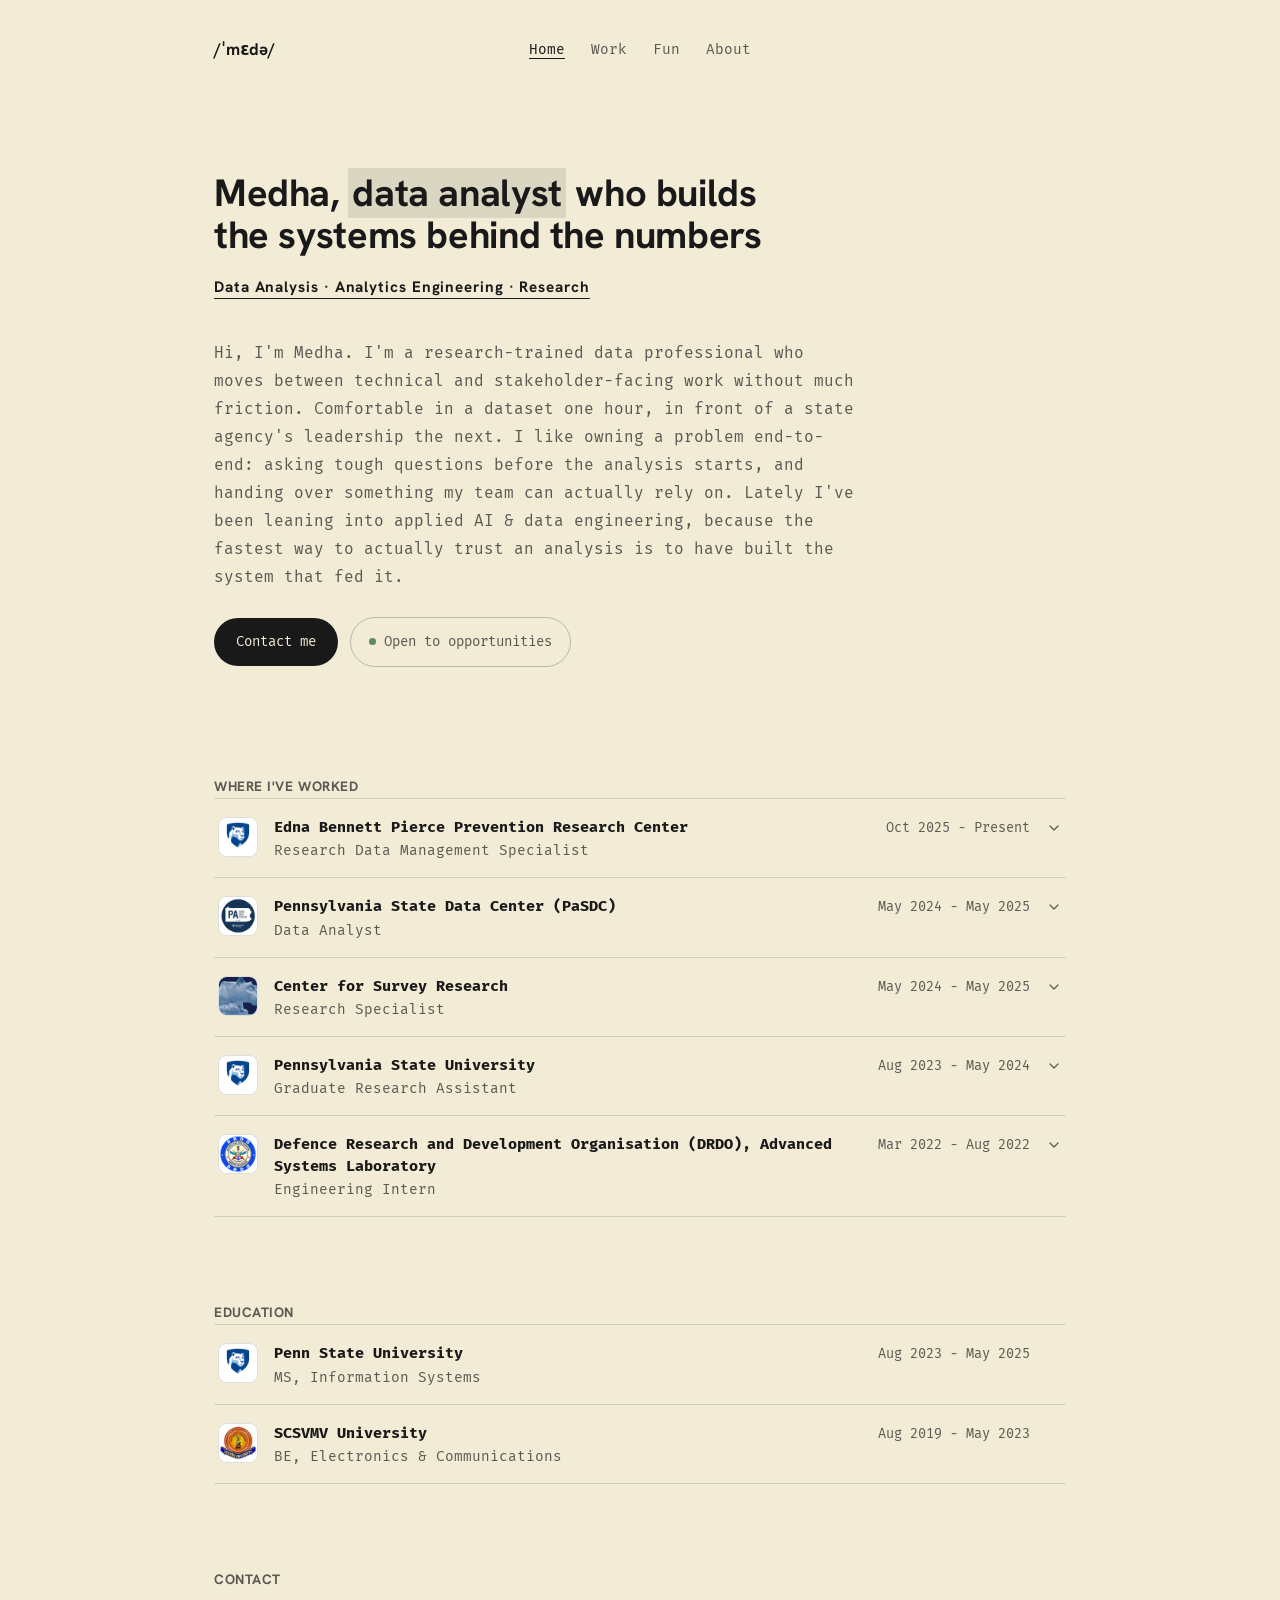
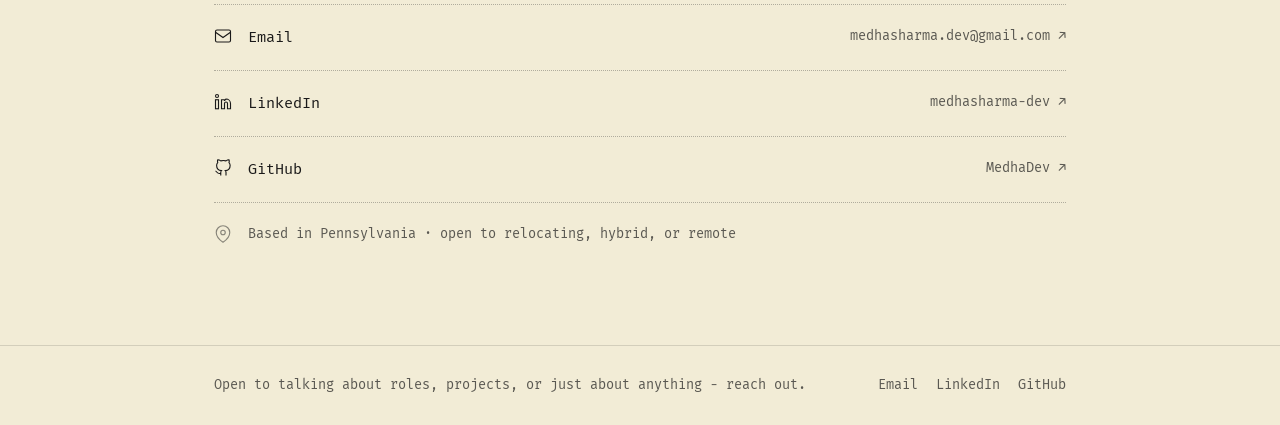
==== commit e78c223a: "Update home page" ====
--- a/index.html
+++ b/index.html
@@ -32,7 +32,7 @@
     <div class="home-hero">
       <h1 class="home-headline">Medha, <span class="role">data analyst</span> who builds the systems behind the numbers</h1>
       <p class="home-specialty">Data Analysis &middot; Analytics Engineering &middot; Research</p>
-      <p class="home-blurb">Hi, I'm Medha. I like knowing where the numbers came from before I trust them, so I usually end up building that part too: the schema, the pipeline, the checks that catch bad rows. For the last three years I've done that for Penn State research centers and Pennsylvania state agencies, from migrating 20 years of historical data from a legacy system to running interviews and focus groups when the numbers alone couldn't explain what was happening. I like owning a question from the first stakeholder conversation to the database, dashboard or report people make decisions from.</p>
+      <p class="home-blurb">Hi, I'm Medha. I'm a research-trained data professional who moves between technical and stakeholder-facing work without much friction. Comfortable in a dataset one hour, in front of a state agency's leadership the next. I like owning a problem end-to-end: asking tough questions before the analysis starts, and handing over something my team can actually rely on. Lately I've been leaning into applied AI &amp; data engineering, because the fastest way to actually trust an analysis is to have built the system that fed it.</p>
       <div class="hero-buttons home-buttons">
         <a href="mailto:medhasharma.dev@gmail.com" class="btn btn-dark">Contact me</a>
         <div class="status-pill"><span class="status-dot"></span>Open to opportunities</div>
--- a/style.css
+++ b/style.css
@@ -947,3 +947,4 @@
 
 /* ---------- Hand-drawn marks ---------- */
 .svg-defs { position: absolute; width: 0; height: 0; overflow: hidden; }
+.cs-mark { display: block; width: 34px; height: 34px; color: var(--ink); margin-bottom: 14px; }
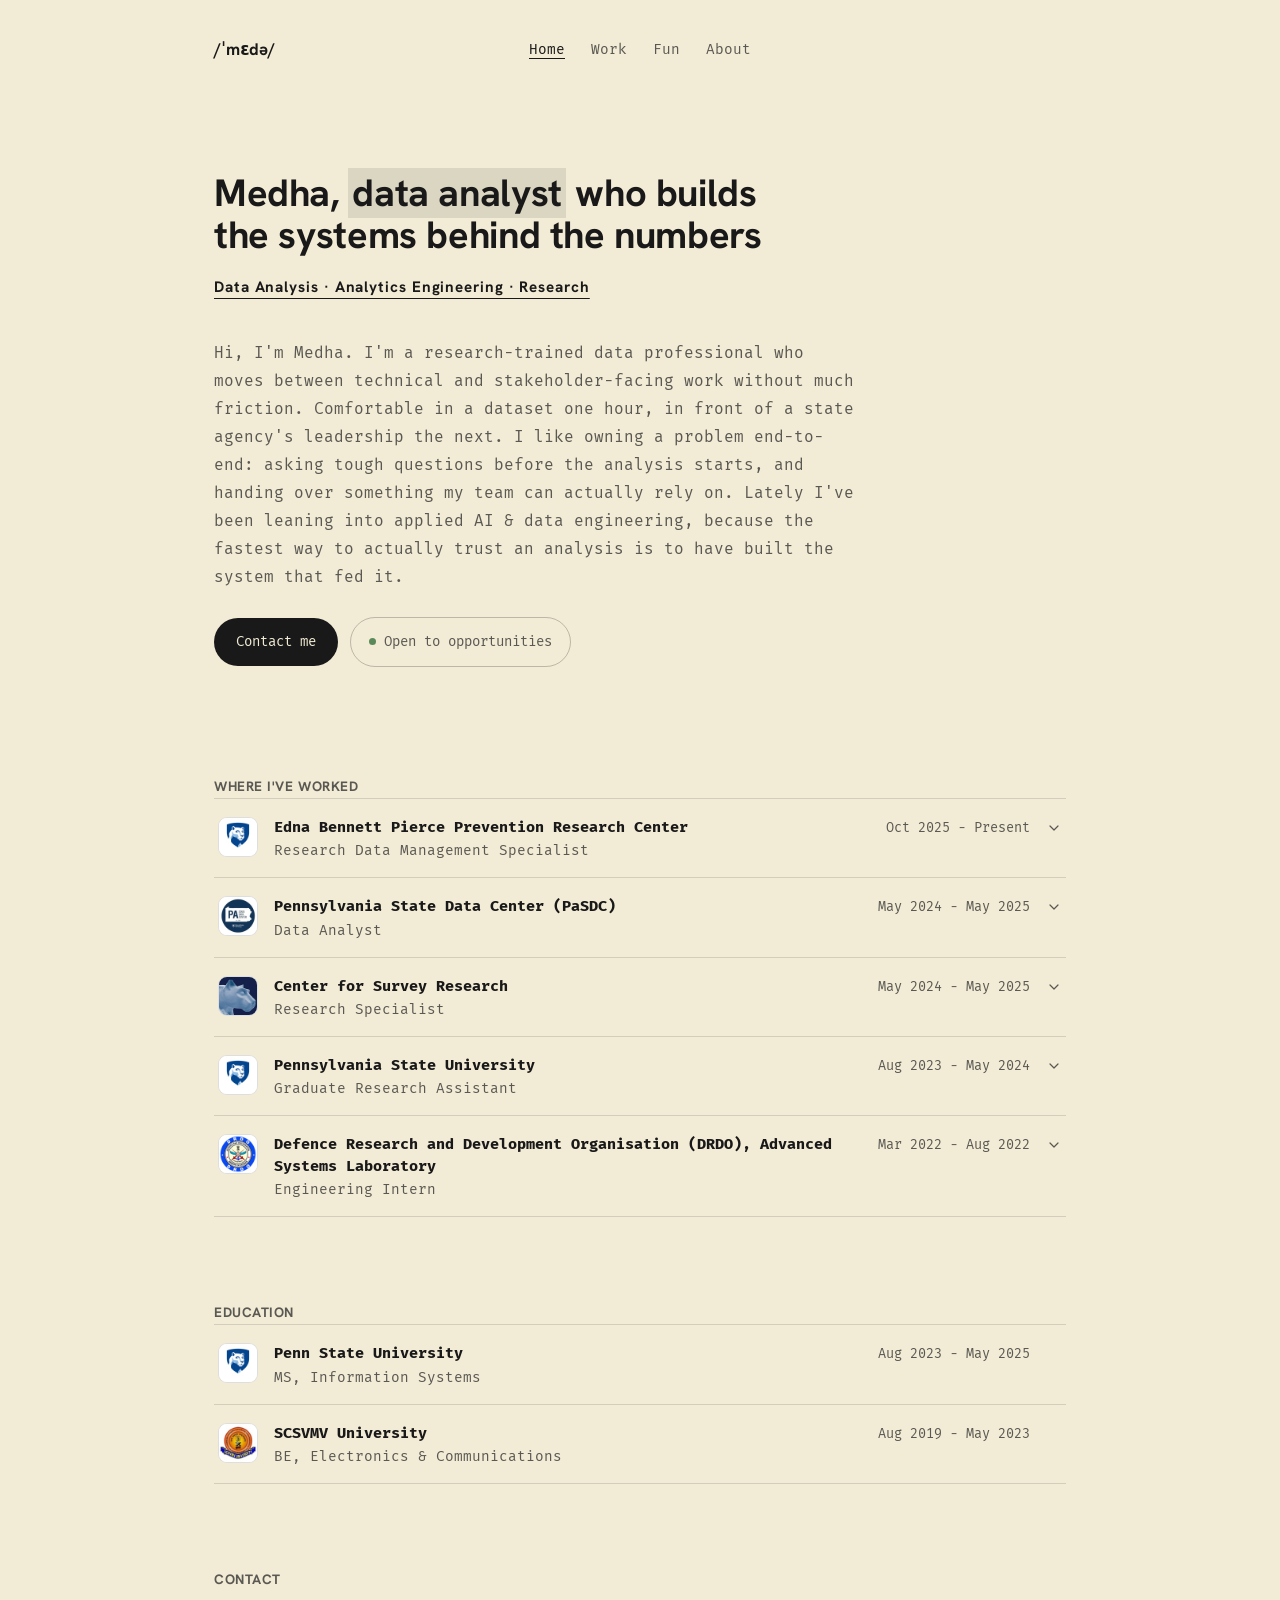
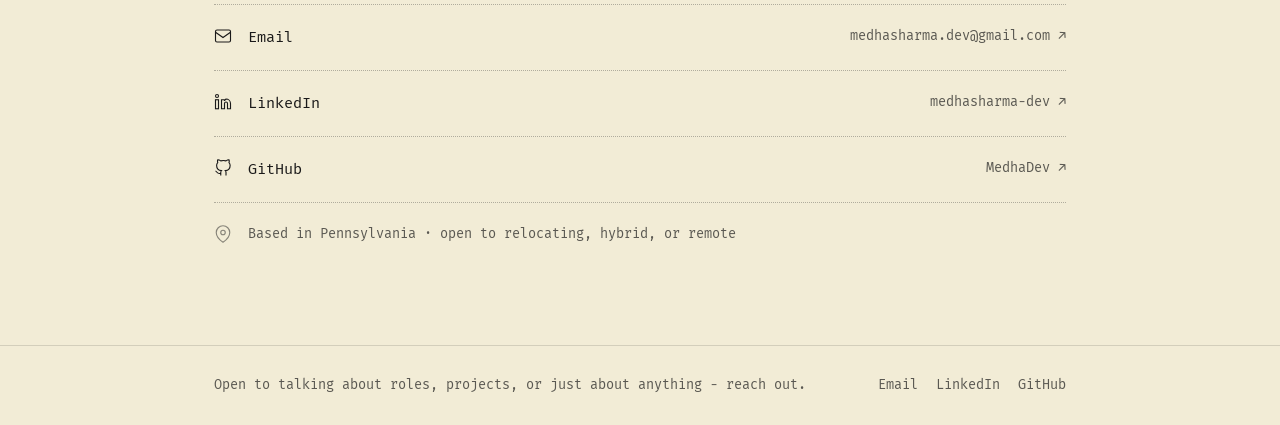
==== commit 661d0abf: "Update home page" ====
--- a/index.html
+++ b/index.html
@@ -78,7 +78,7 @@
           </button>
           <div class="exp-detail" id="exp2">
             <div class="exp-detail-inner">
-              <p>Migrated 20+ years of legacy demographic data into a governed SQL Server system and built 38 self-service Tableau dashboards for agency partners. Validated demographic forecasting methodologies against Census baselines to improve population projections used in state agency planning across all 67 PA counties, and sole-authored a published research brief on excess moisture and crop loss.</p>
+              <p>Migrated 20+ years of legacy demographic data into a governed SQL Server system and supported and maintained 38 self-service Tableau dashboards for agency partners. Validated demographic forecasting methodologies against Census baselines to improve population projections used in state agency planning across all 67 PA counties, and sole-authored a published research brief on excess moisture and crop loss.</p>
               <div class="pill-row">
                 <span class="pill">SQL Server</span>
                 <span class="pill">T-SQL</span>
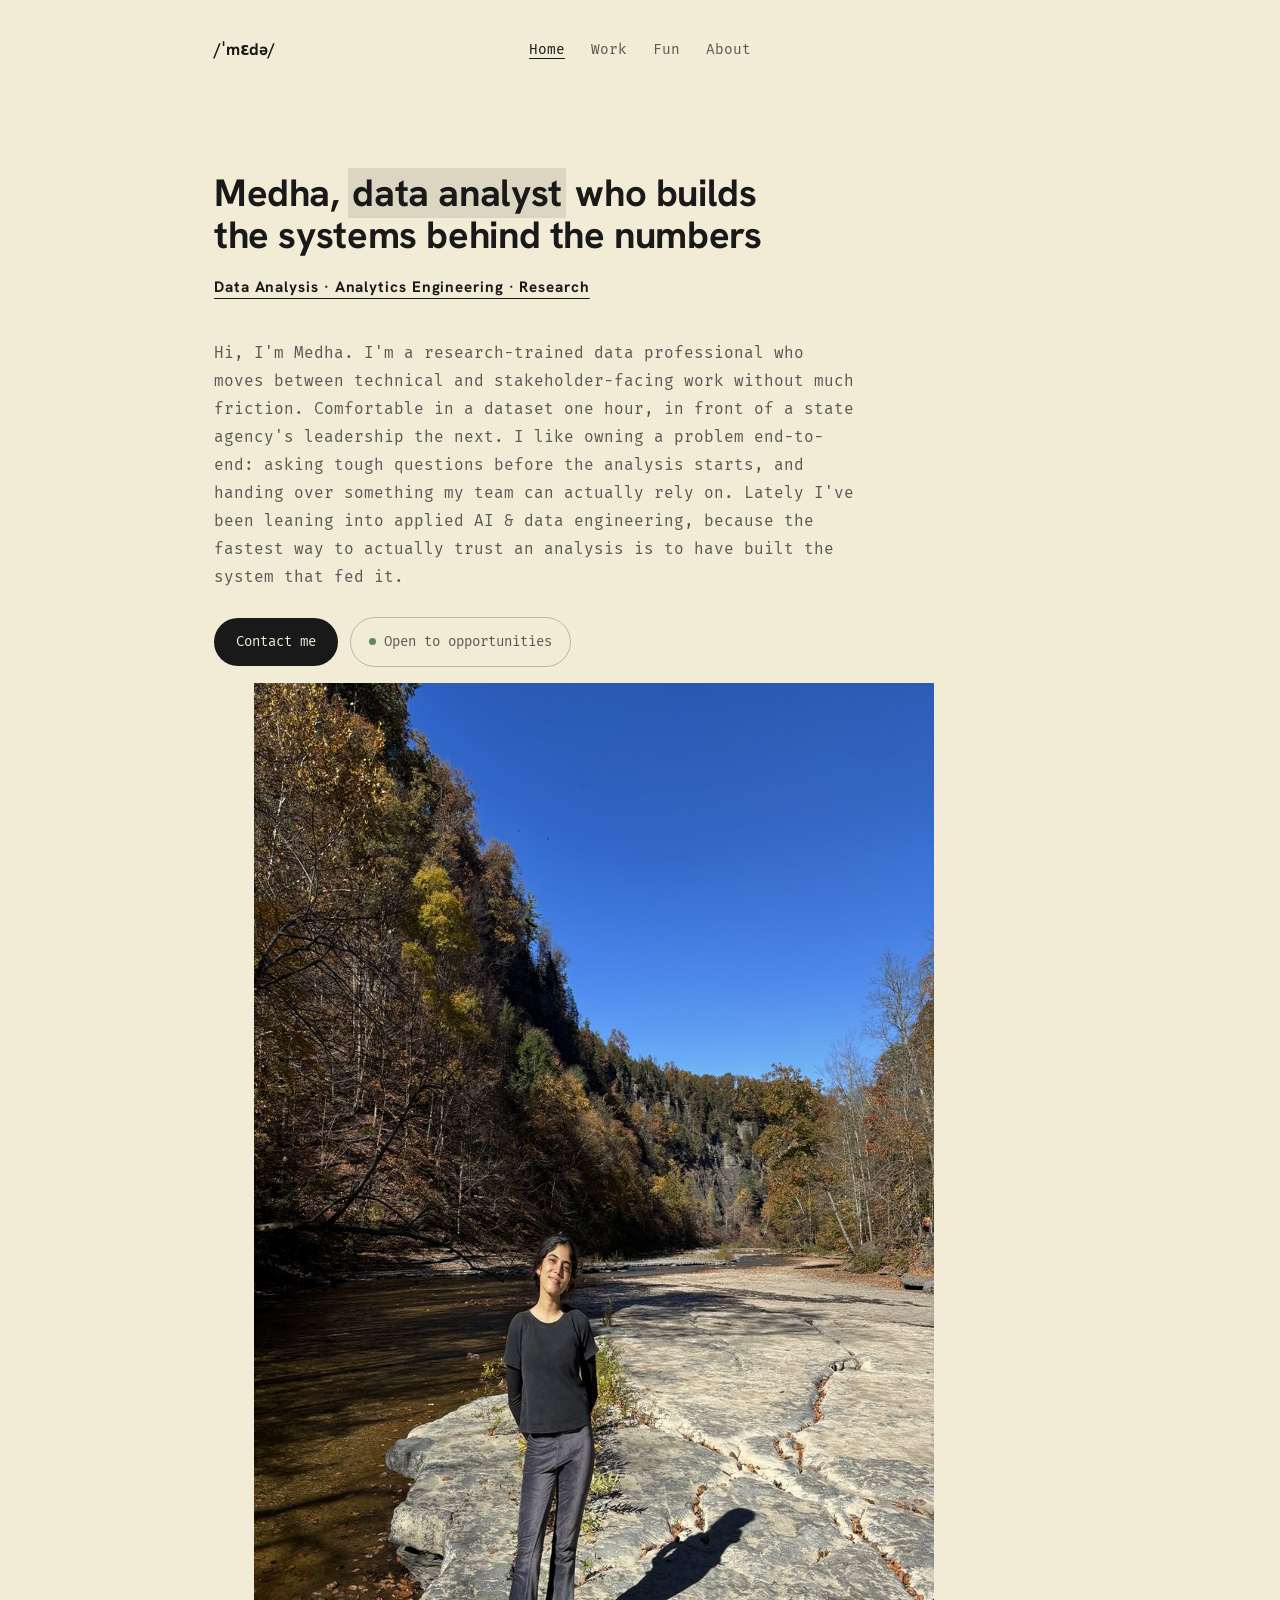
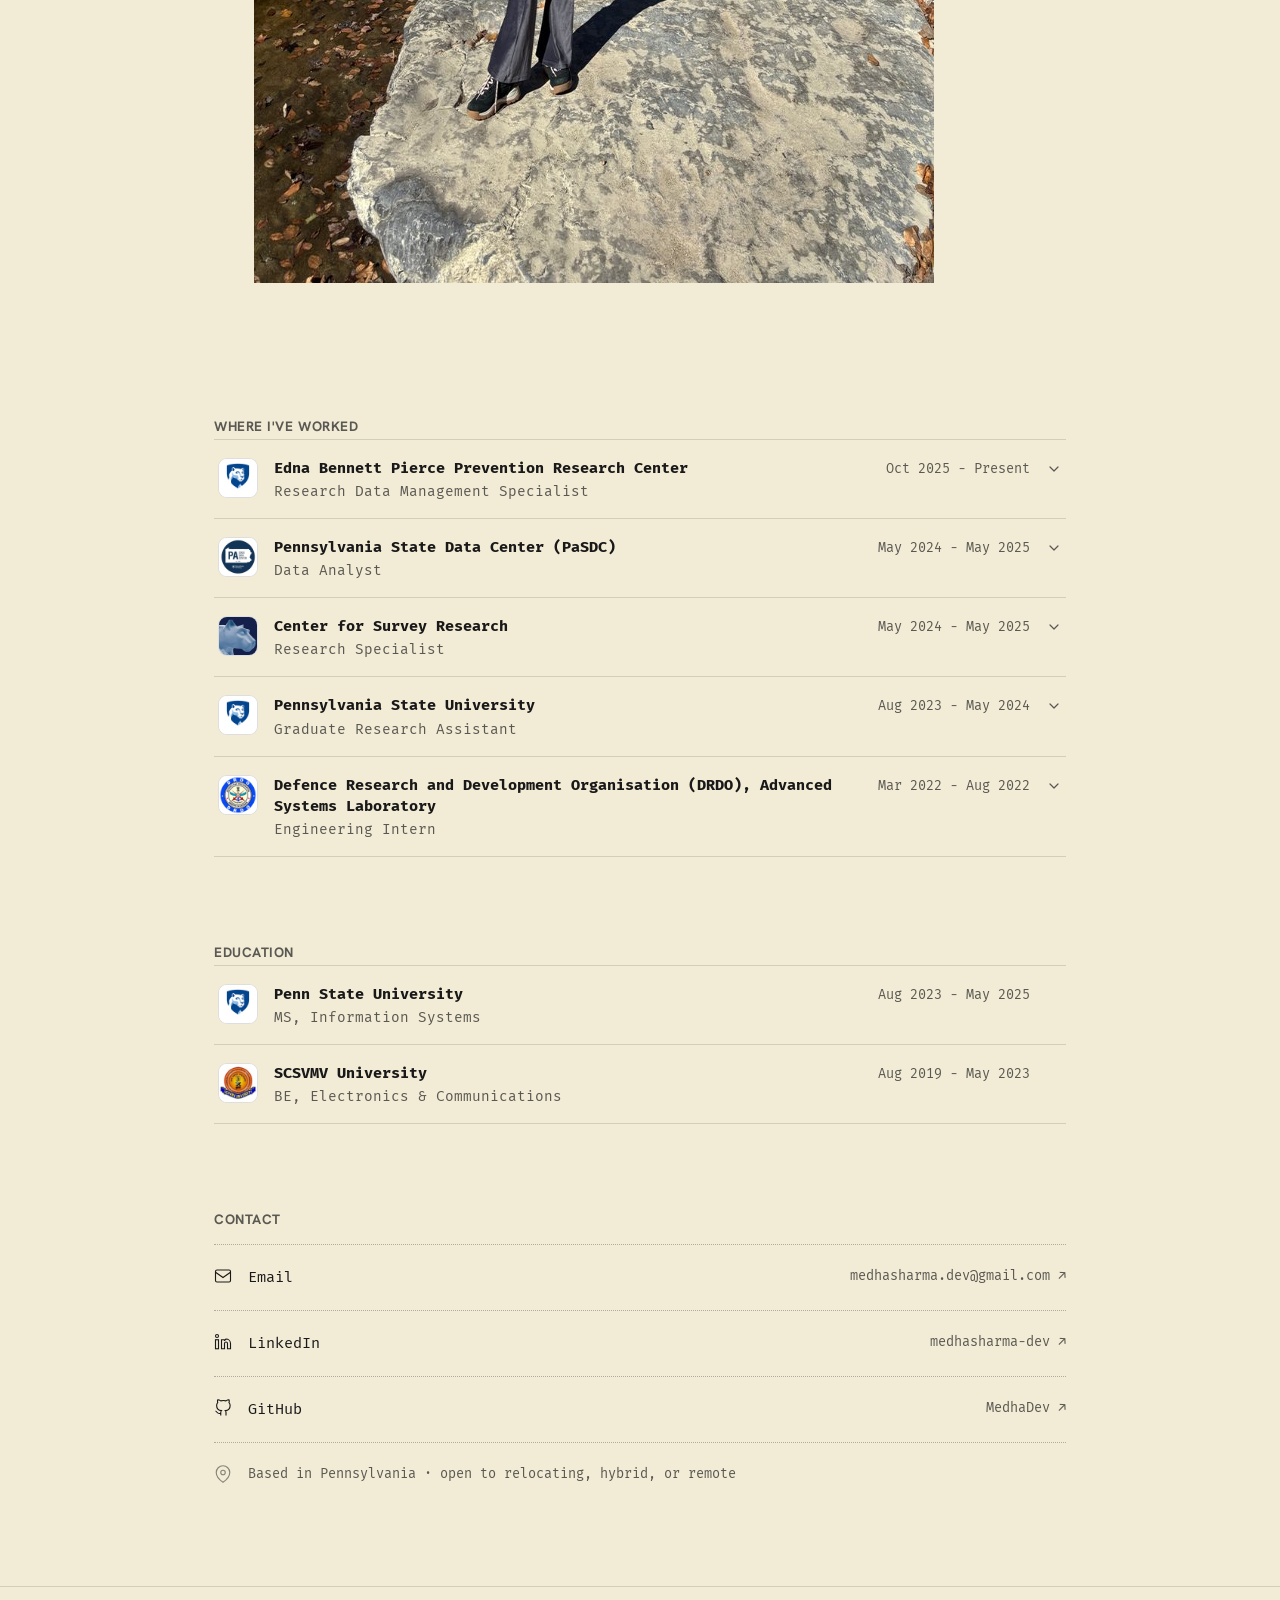
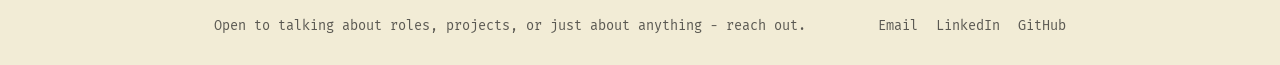
==== commit 2aa67ce7: "Update home page" ====
--- a/index.html
+++ b/index.html
@@ -8,8 +8,8 @@
 <meta property="og:title" content="Medha Devalraj">
 <meta property="og:description" content="Medha Devalraj, a data analyst who builds the systems behind the numbers: SQL, Python, dbt and R, plus the research and stakeholder work that gives the numbers context.">
 <meta property="og:type" content="website">
-<meta name="theme-color" content="#f2ecd6">
-<link rel="stylesheet" href="style.css?v=23">
+<meta name="theme-color" content="#f8f3e1">
+<link rel="stylesheet" href="style.css?v=25">
 </head>
 <body class="page-home">
 
@@ -30,13 +30,18 @@
   <div class="wrap">
 
     <div class="home-hero">
-      <h1 class="home-headline">Medha, <span class="role">data analyst</span> who builds the systems behind the numbers</h1>
-      <p class="home-specialty">Data Analysis &middot; Analytics Engineering &middot; Research</p>
-      <p class="home-blurb">Hi, I'm Medha. I'm a research-trained data professional who moves between technical and stakeholder-facing work without much friction. Comfortable in a dataset one hour, in front of a state agency's leadership the next. I like owning a problem end-to-end: asking tough questions before the analysis starts, and handing over something my team can actually rely on. Lately I've been leaning into applied AI &amp; data engineering, because the fastest way to actually trust an analysis is to have built the system that fed it.</p>
-      <div class="hero-buttons home-buttons">
-        <a href="mailto:medhasharma.dev@gmail.com" class="btn btn-dark">Contact me</a>
-        <div class="status-pill"><span class="status-dot"></span>Open to opportunities</div>
-      </div>
+      <div class="home-hero-text">
+        <h1 class="home-headline">Medha, <span class="role">data analyst</span> who builds the systems behind the numbers</h1>
+        <p class="home-specialty">Data Analysis &middot; Analytics Engineering &middot; Research</p>
+        <p class="home-blurb">Hi, I'm Medha. I'm a research-trained data professional who moves between technical and stakeholder-facing work without much friction. Comfortable in a dataset one hour, in front of a state agency's leadership the next. I like owning a problem end-to-end: asking tough questions before the analysis starts, and handing over something my team can actually rely on. Lately I've been leaning into applied AI &amp; data engineering, because the fastest way to actually trust an analysis is to have built the system that fed it.</p>
+        <div class="hero-buttons home-buttons">
+          <a href="mailto:medhasharma.dev@gmail.com" class="btn btn-dark">Contact me</a>
+          <div class="status-pill"><span class="status-dot"></span>Open to opportunities</div>
+        </div>
+      </div>
+      <figure class="home-photo">
+        <img src="images/home/hero.jpg" width="900" height="1200" alt="Medha standing on the rocks of a river gorge in autumn" decoding="async">
+      </figure>
     </div>
 
     <section class="section-block" id="experience">
--- a/style.css
+++ b/style.css
@@ -638,15 +638,18 @@
 @keyframes gallery-fade { from { opacity: 0; } }
 
 /* Photos inside a gallery. Every photo carries its own aspect ratio (--ar,
-   set in about.html); using that ratio as the flex-grow value makes all
-   photos in a row the same height while filling the width, uncropped. */
+   set in about.html). Sizing each photo's width from that ratio and a target
+   row height wraps any number of photos into rows of equal height that fill
+   the width, uncropped. The spacer stops a short last row from stretching. */
 .about-photo-row {
+  --row-h: 230px;
   display: flex;
   flex-wrap: wrap;
   gap: 6px;
 }
+.about-photo-row::after { content: ""; flex: 999 1 0; }
 .about-photo {
-  flex: var(--ar, 1) 1 0;
+  flex: var(--ar, 1) 1 calc(var(--ar, 1) * var(--row-h));
   min-width: 0;
   width: 100%;
   height: auto;
@@ -659,8 +662,7 @@
 /* Phones: first photo spans the full width, the other two share a row */
 @media (max-width: 560px) {
   .gallery { padding: 0 12px 12px; }
-  .about-photo-row { gap: 4px; }
-  .about-photo:first-child { flex-basis: 100%; }
+  .about-photo-row { gap: 4px; --row-h: 130px; }
 }
 
 /* ---------- Project cards (Fun page) ----------
@@ -947,4 +949,3 @@
 
 /* ---------- Hand-drawn marks ---------- */
 .svg-defs { position: absolute; width: 0; height: 0; overflow: hidden; }
-.cs-mark { display: block; width: 34px; height: 34px; color: var(--ink); margin-bottom: 14px; }
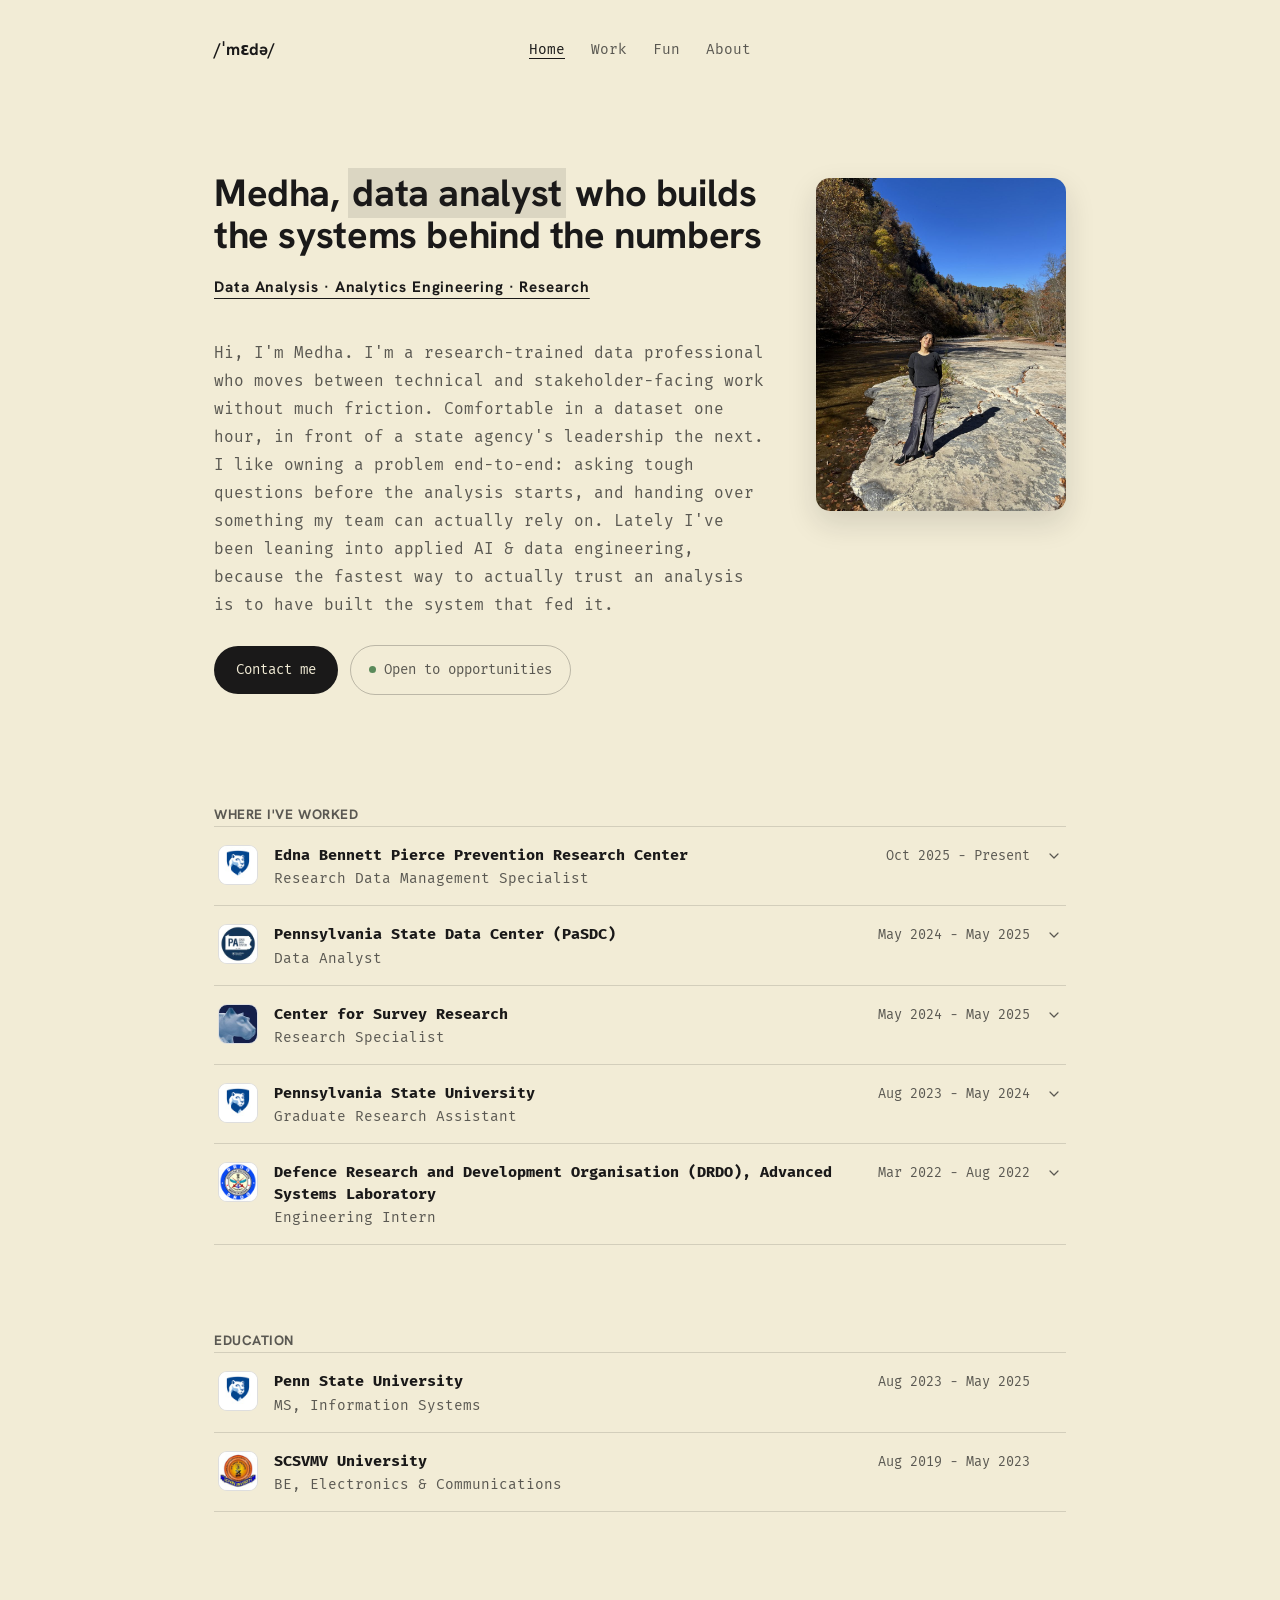
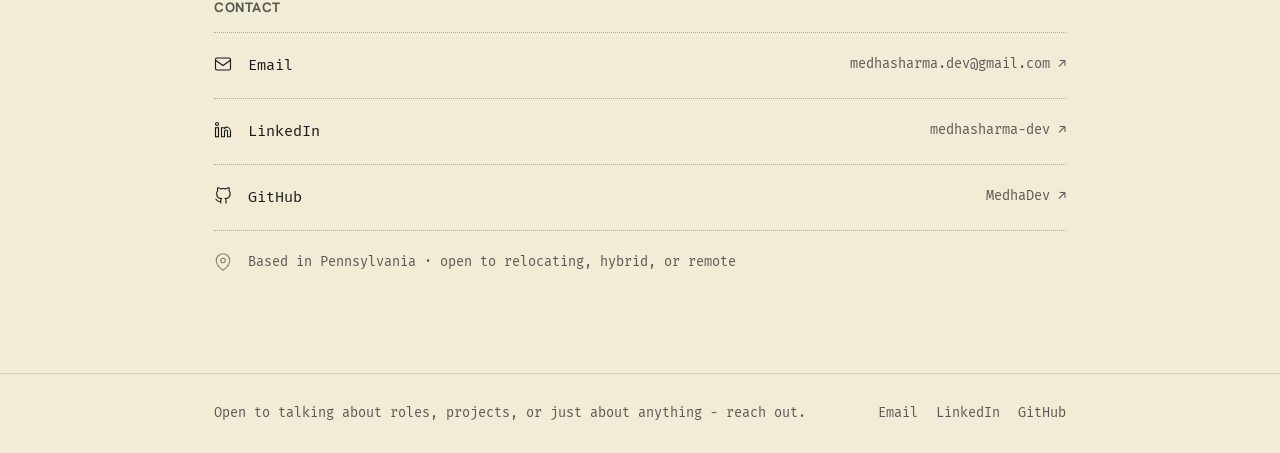
==== commit 85550df2: "Update home page" ====
--- a/index.html
+++ b/index.html
@@ -8,8 +8,8 @@
 <meta property="og:title" content="Medha Devalraj">
 <meta property="og:description" content="Medha Devalraj, a data analyst who builds the systems behind the numbers: SQL, Python, dbt and R, plus the research and stakeholder work that gives the numbers context.">
 <meta property="og:type" content="website">
-<meta name="theme-color" content="#f8f3e1">
-<link rel="stylesheet" href="style.css?v=25">
+<meta name="theme-color" content="#f2ecd6">
+<link rel="stylesheet" href="style.css?v=26">
 </head>
 <body class="page-home">
 
--- a/style.css
+++ b/style.css
@@ -283,7 +283,26 @@
    dependency at all — it just flows, the same way on every device. */
 .home-hero {
   padding: 64px 0 24px;
-  max-width: 760px;
+  display: grid;
+  grid-template-columns: minmax(0, 1fr) 250px;
+  gap: 48px;
+  align-items: start;
+}
+/* Homepage photo */
+.home-photo { margin: 6px 0 0; }
+.home-photo img {
+  display: block;
+  width: 100%;
+  height: auto;
+  aspect-ratio: 3 / 4;
+  object-fit: cover;
+  border-radius: 14px;
+  box-shadow: 0 12px 30px rgba(26,25,25,0.14);
+  background: rgba(26,25,25,0.06);
+}
+@media (max-width: 760px) {
+  .home-hero { grid-template-columns: minmax(0, 1fr); gap: 28px; }
+  .home-photo { width: min(60%, 230px); margin: 8px 0 0; }
 }
 .home-headline {
   font-size: clamp(1.9rem, 1.6vw + 1.1rem, 2.8rem);
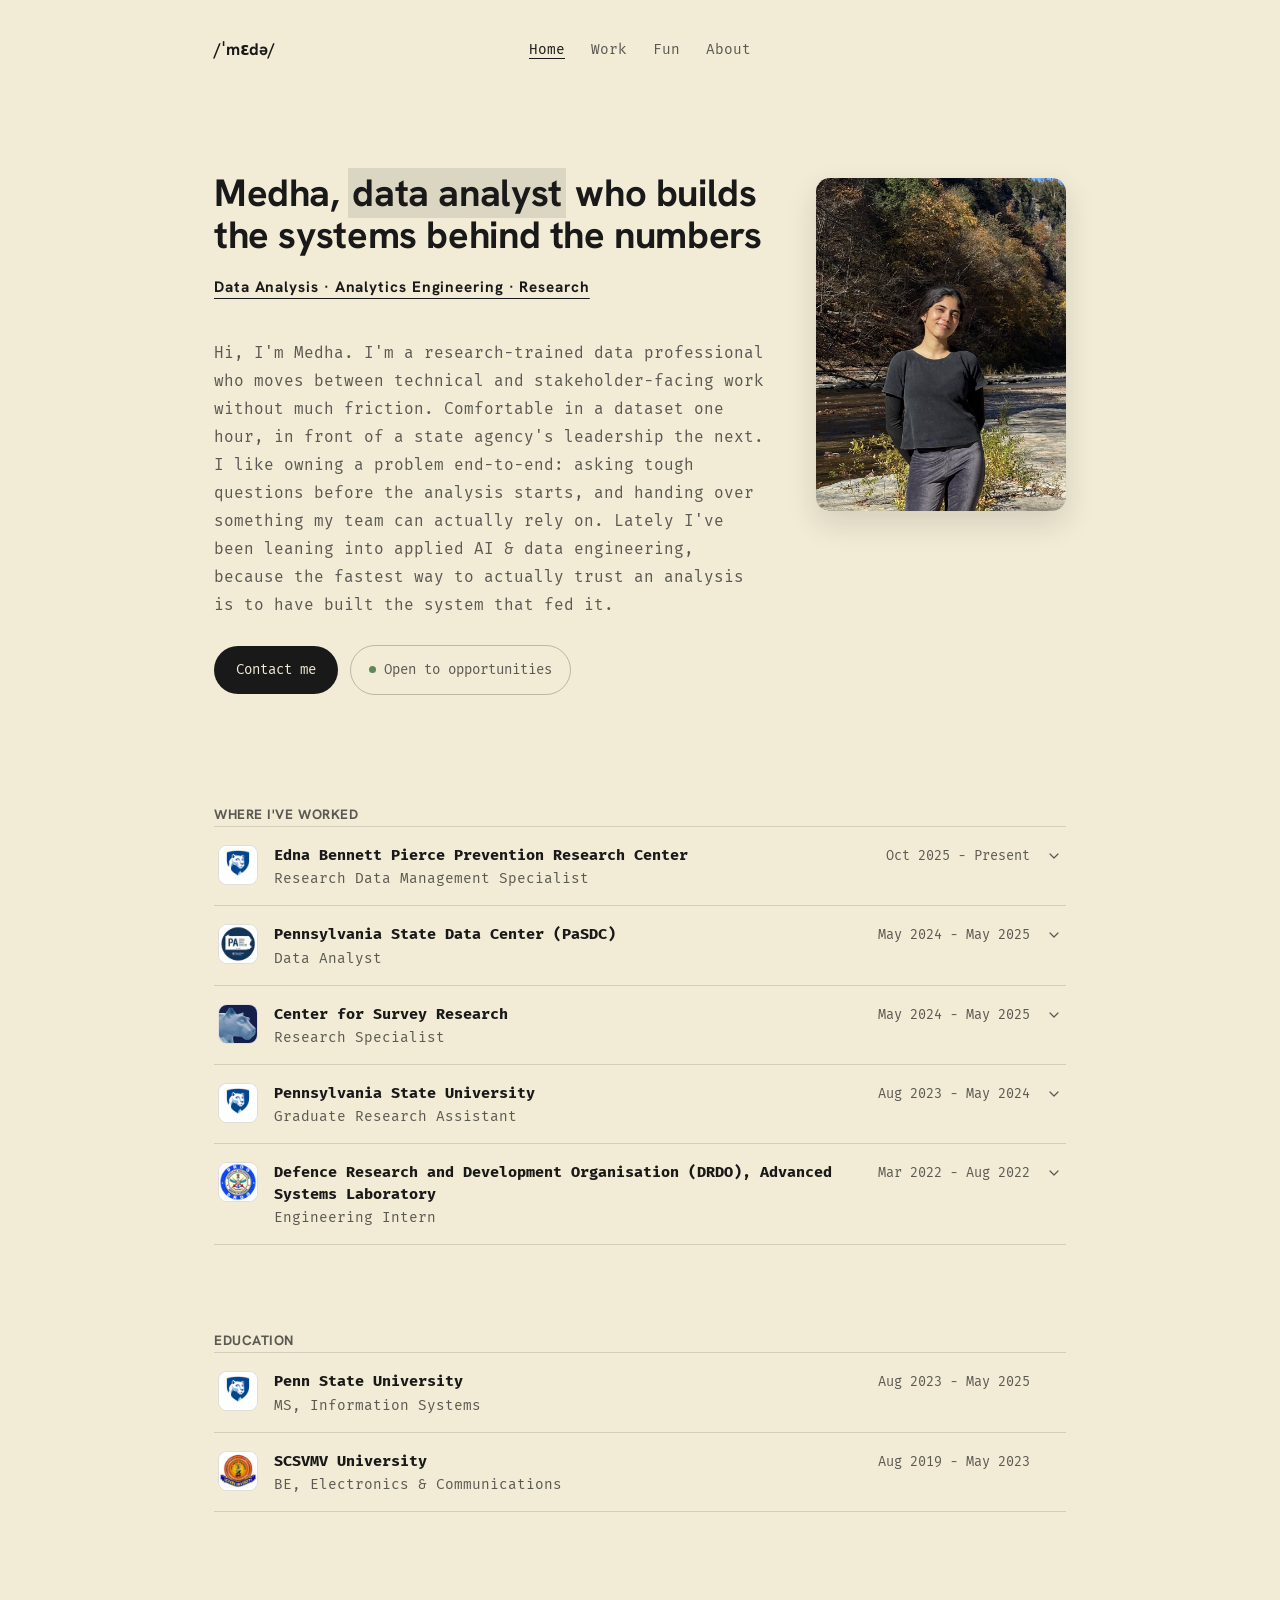
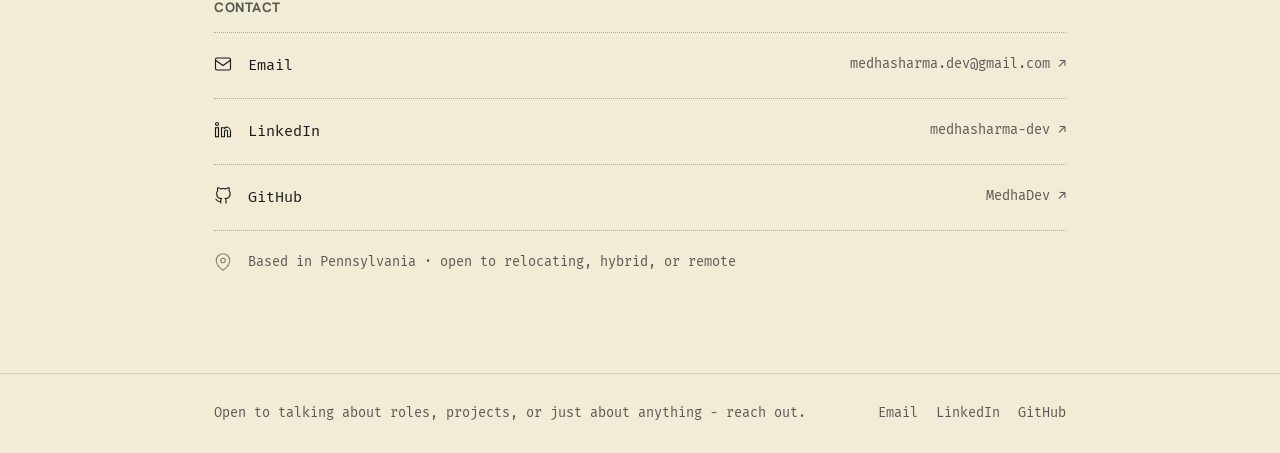
==== commit 79559c3f: "Update home page" ====
--- a/index.html
+++ b/index.html
@@ -9,7 +9,7 @@
 <meta property="og:description" content="Medha Devalraj, a data analyst who builds the systems behind the numbers: SQL, Python, dbt and R, plus the research and stakeholder work that gives the numbers context.">
 <meta property="og:type" content="website">
 <meta name="theme-color" content="#f2ecd6">
-<link rel="stylesheet" href="style.css?v=26">
+<link rel="stylesheet" href="style.css?v=27">
 </head>
 <body class="page-home">
 
@@ -40,7 +40,7 @@
         </div>
       </div>
       <figure class="home-photo">
-        <img src="images/home/hero.jpg" width="900" height="1200" alt="Medha standing on the rocks of a river gorge in autumn" decoding="async">
+        <img src="images/home/hero.jpg" width="900" height="1200" alt="Medha smiling on the rocks of a river gorge in autumn" decoding="async">
       </figure>
     </div>
 
--- a/style.css
+++ b/style.css
@@ -300,9 +300,13 @@
   box-shadow: 0 12px 30px rgba(26,25,25,0.14);
   background: rgba(26,25,25,0.06);
 }
+/* Phones: one column, with the photo between the intro and the buttons */
 @media (max-width: 760px) {
-  .home-hero { grid-template-columns: minmax(0, 1fr); gap: 28px; }
-  .home-photo { width: min(60%, 230px); margin: 8px 0 0; }
+  .home-hero { display: flex; flex-direction: column; align-items: flex-start; gap: 0; }
+  .home-hero-text { display: contents; }
+  .home-hero-text > * { margin-bottom: 0; }   /* flex items don't collapse margins */
+  .home-photo { order: 1; width: min(60%, 230px); margin: 28px 0 0; }
+  .home-buttons { order: 2; }
 }
 .home-headline {
   font-size: clamp(1.9rem, 1.6vw + 1.1rem, 2.8rem);
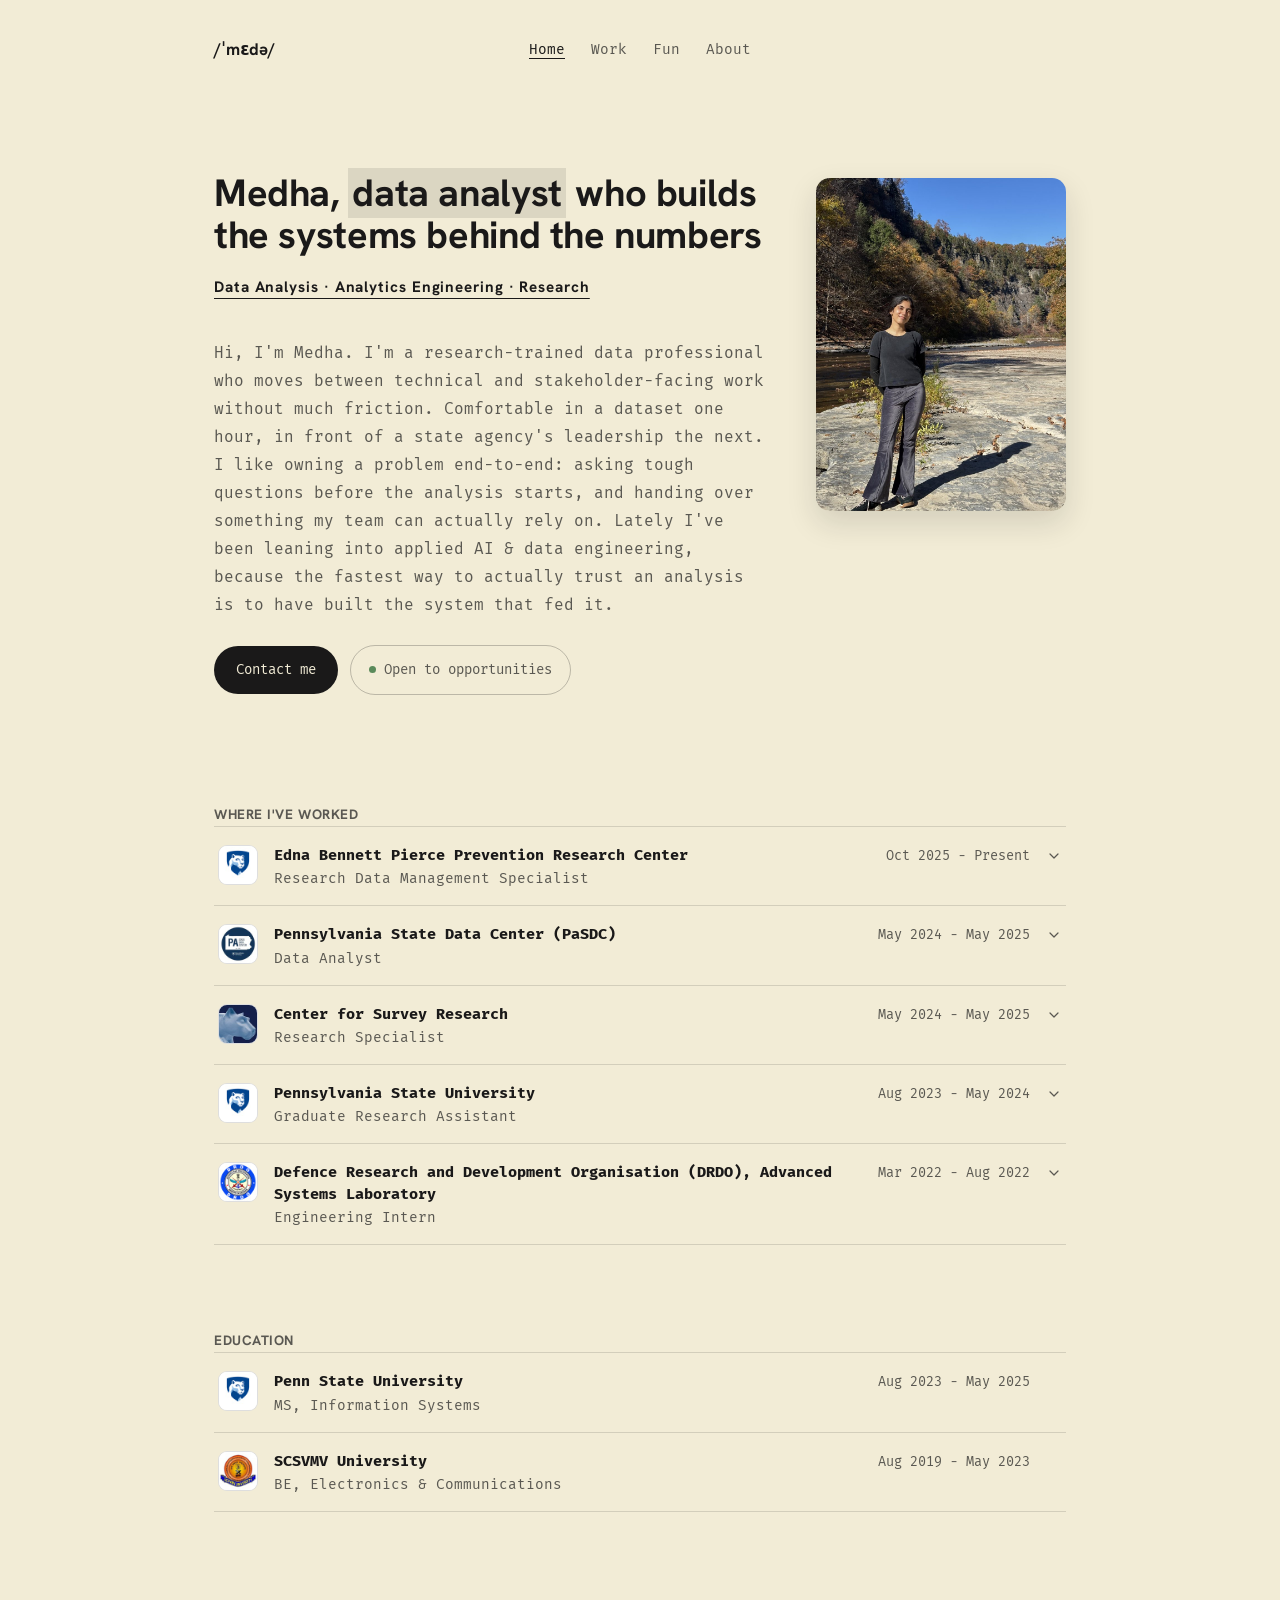
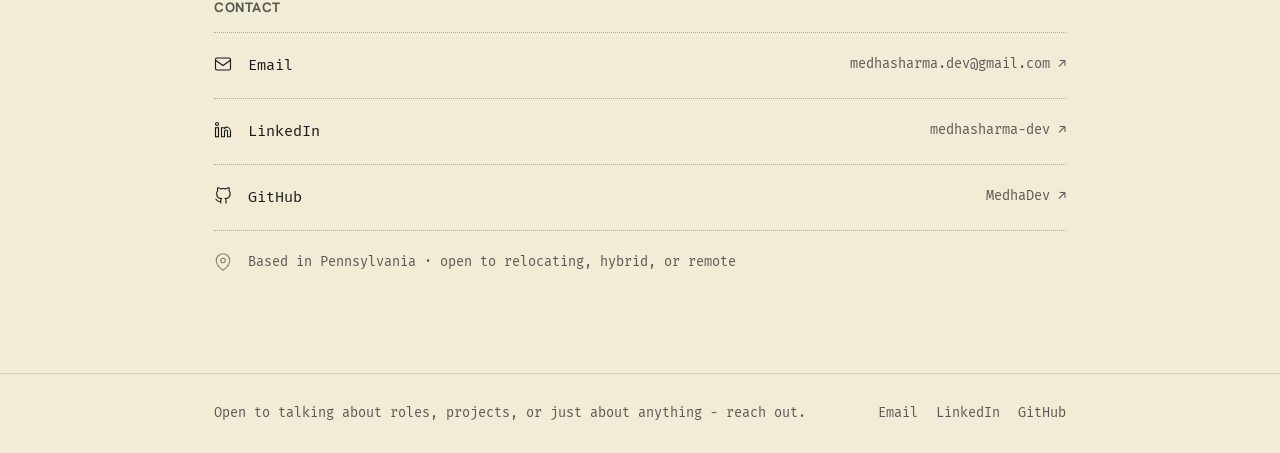
==== commit ea1352cf: "Update home page" ====
--- a/index.html
+++ b/index.html
@@ -40,7 +40,7 @@
         </div>
       </div>
       <figure class="home-photo">
-        <img src="images/home/hero.jpg" width="900" height="1200" alt="Medha smiling on the rocks of a river gorge in autumn" decoding="async">
+        <img src="images/home/medha.jpg" width="900" height="1200" alt="Medha smiling on the rocks of a river gorge in autumn" decoding="async">
       </figure>
     </div>
 
